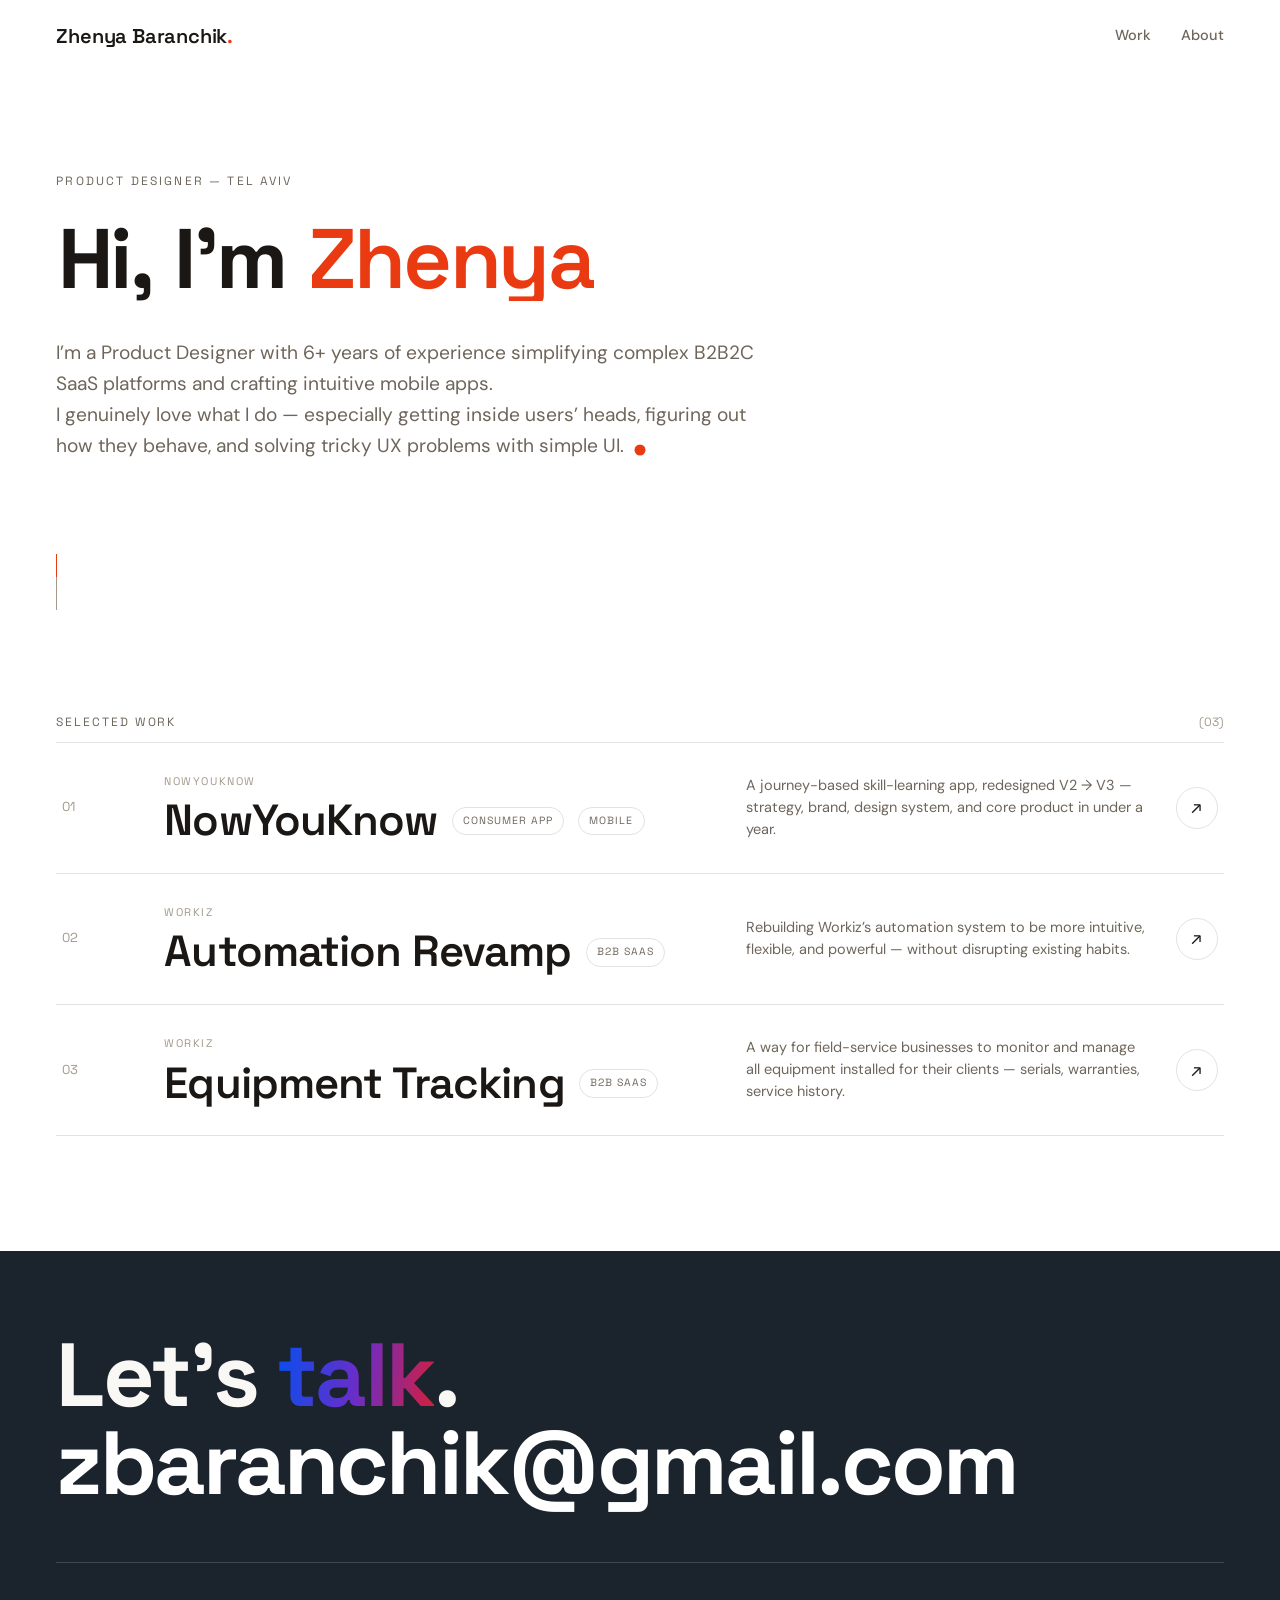
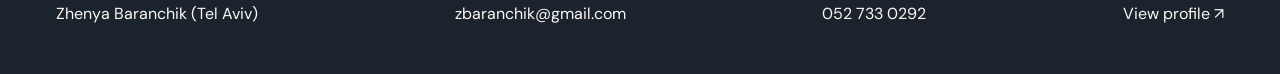
==== index.html @ bc317dc2 "Remove hero spotlight image and preserve markup for future option" ====
<!doctype html>
<html lang="en">
<head>
<meta charset="utf-8" />
<meta name="viewport" content="width=device-width, initial-scale=1" />
<title>Zhenya Baranchik — Product Designer</title>
<meta name="description" content="Zhenya Baranchik — Product Designer in Tel Aviv. Simplifying complex B2B2C SaaS platforms and crafting intuitive mobile apps." />
<!-- GitHub Actions redeploy trigger: updated homepage metadata comment -->
<link rel="stylesheet" href="site.css" />
</head>
<body>

<!-- ░░ HEADER ░░ -->
<header class="site-head">
  <div class="bar">
    <div class="brand"><a href="index.html">Zhenya Baranchik<span class="dot">.</span></a></div>
    <nav class="nav">
      <a href="#work">Work</a>
      <a href="#contact">About</a>
    </nav>
  </div>
</header>

<!-- ░░ HERO ░░ -->
<section class="hero">
  <!-- Hero portrait spotlight removed for now. Keep this block for future reuse. -->
  <!--
  <div class="hero-spotlight" id="heroSpot" aria-hidden="true">
    <div class="hero-reveal-base"></div>
    <div class="hero-reveal-top" style="opacity: 1; width: 441px"></div>
    <span class="hero-spot-hint">hover</span>
  </div>
  -->
  <div class="wrap" style="border-width: 0px; border-style: solid">
    <span class="eyebrow reveal">PRODUCT DESIGNER — TEL AVIV</span>
    <h1 class="h-display" data-text="Hi, I&rsquo;m {Zhenya}"></h1>
    <p class="lead reveal reveal-d2">I’m a Product Designer with 6+ years of experience simplifying complex B2B2C SaaS platforms and crafting intuitive mobile apps.<br/>
I genuinely love what I do — especially getting inside users’ heads, figuring out how they behave, and solving tricky UX problems with simple UI.</p>
    <div class="hero-meta reveal reveal-d3">
    </div>
    <a href="#work" class="scroll-cue reveal reveal-d4" aria-label="Scroll down"><span class="line"></span></a>
  </div>
</section>

<!-- ░░ WORK ░░ -->
<section class="work" id="work" style="margin: 0px 0px 115px">
  <div class="wrap">
    <div class="sec-head reveal" style="border-width: 0px">
      <span class="label">Selected work</span>
      <span class="count">(03)</span>
    </div>
    <div class="work-list">


      <div class="work-row reveal" data-href="case-nowyouknow.html" data-preview="nyk-hero" data-preview-src="images/nyk-hero.webp" data-cursor="view" data-cursor-label="Open">


      <span class="wr-num">01</span>
        <span class="wr-titlewrap">
          <span class="wr-co">NowYouKnow</span>
          <span class="wr-titlerow" style="text-align: left">
            <a href="case-nowyouknow.html" class="wr-title">NowYouKnow</a>
            <span class="tag">Consumer app</span>
            <span class="tag">Mobile</span>
          </span>
        </span>
        <span class="wr-desc">A journey-based skill-learning app, redesigned V2 → V3 — strategy, brand, design system, and core product in under a year.</span>
        <span class="wr-arrow">↗</span>
      </div>

      <div class="work-row reveal" data-href="case-automation.html" data-preview="auto-hero" data-preview-src="images/auto-hero.webp" data-cursor="view" data-cursor-label="Open">
        <span class="wr-num">02</span>
        <span class="wr-titlewrap">
          <span class="wr-co">Workiz</span>
          <span class="wr-titlerow">
            <a href="case-automation.html" class="wr-title">Automation Revamp</a>
            <span class="tag">B2B SaaS</span>
          </span>
        </span>
        <span class="wr-desc">Rebuilding Workiz&rsquo;s automation system to be more intuitive, flexible, and powerful — without disrupting existing habits.</span>
        <span class="wr-arrow">↗</span>
      </div>

      <div class="work-row reveal" data-href="case-equipment.html" data-preview="equip-hero" data-preview-src="images/equip-hero.webp" data-cursor="view" data-cursor-label="Open">
        <span class="wr-num">03</span>
        <span class="wr-titlewrap">
          <span class="wr-co">Workiz</span>
          <span class="wr-titlerow">
            <a href="case-equipment.html" class="wr-title">Equipment Tracking</a>
            <span class="tag">B2B SaaS</span>
          </span>
        </span>
        <span class="wr-desc">A way for field-service businesses to monitor and manage all equipment installed for their clients — serials, warranties, service history.</span>
        <span class="wr-arrow">↗</span>
      </div>

    </div>
  </div>
</section>

<!-- ░░ FOOTER / CONTACT ░░ -->
<footer class="site-foot" id="contact">
  <div class="wrap">
    <p class="foot-cta reveal">Let&rsquo;s <span class="serif-i talk-gradient" style="font-weight: 700">talk</span>.<br/><a href="https://mail.google.com/mail/?view=cm&amp;fs=1&amp;to=zbaranchik@gmail.com" target="_blank" rel="noopener" data-magnetic="0.18">zbaranchik@gmail.com</a></p>
    <div class="foot-grid">
      <div class="foot-col"><span>Zhenya Baranchik (Tel Aviv)</span></div>
      <div class="foot-col"><a href="https://mail.google.com/mail/?view=cm&amp;fs=1&amp;to=zbaranchik@gmail.com" target="_blank" rel="noopener">zbaranchik@gmail.com</a></div>
      <div class="foot-col"><a href="tel:+972527330292">052 733 0292</a></div>
      <div class="foot-col"><a href="https://www.linkedin.com/in/zhenya-baranchik-ba61b7147/" target="_blank" rel="noopener">View profile ↗</a></div>
    </div>
  </div>
</footer>

<!-- floating cursor preview (mirrors each project's case-study hero by id) -->
<div class="cursor-preview"><image-slot id="nyk-hero" shape="rounded" radius="12" src="images/nyk-hero.webp"></image-slot></div>

<script src="image-slot.js"></script>
<script src="site.js"></script>
<script>
  // hero hover-reveal spotlight — soft-edged circle follows the cursor
  (function(){
    var spot = document.getElementById('heroSpot');
    if(!spot) return;
    spot.addEventListener('pointermove', function(e){
      var r = spot.getBoundingClientRect();
      spot.style.setProperty('--mx', (e.clientX - r.left) + 'px');
      spot.style.setProperty('--my', (e.clientY - r.top) + 'px');
    });
  })();
  // "Zhenya" — blue colour follows the cursor in a small circle
  (function(){
    var z = document.querySelector('.h-display .serif-i.accent');
    if(!z) return;
    z.addEventListener('pointermove', function(e){
      var r = z.getBoundingClientRect();
      z.style.setProperty('--zx', (e.clientX - r.left) + 'px');
      z.style.setProperty('--zy', (e.clientY - r.top) + 'px');
    });
    z.addEventListener('pointerleave', function(){
      z.style.setProperty('--zx', '-300px');
      z.style.setProperty('--zy', '-300px');
    });
  })();
</script>

<template id="__bundler_thumbnail" data-bg-color="#FFFFFF">
  <svg viewBox="0 0 1200 800" xmlns="http://www.w3.org/2000/svg">
    <rect width="1200" height="800" fill="#FFFFFF"/>
    <text x="120" y="380" font-family="'Space Grotesk', Helvetica, Arial, sans-serif" font-size="120" font-weight="700" fill="#1B1714" letter-spacing="-5">Hi, I&#8217;m</text>
    <text x="120" y="510" font-family="'Space Grotesk', Helvetica, Arial, sans-serif" font-size="120" font-weight="700" fill="#EA3A12" letter-spacing="-5">Zhenya</text>
  </svg>
</template>
</body>
</html>

<style id="__om-edit-overrides">
:is(h1,h2,h3,h4,h5,h6) >:is(h1,h2,h3,h4,h5,h6,p,li,dt,dd,blockquote,figcaption,label,span,a,em,strong,small,td,th,caption) >.accent { font-weight: 600 !important }
</style>
---- site.css ----
/* ============================================================
   Zhenya Baranchik — Portfolio
   Shared stylesheet · Direction A (Editorial Index)
   White canvas · Space Grotesk headlines · Instrument Serif italic accents
   ============================================================ */
@import url('https://fonts.googleapis.com/css2?family=DM+Sans:ital,wght@0,400;0,500;0,600;0,700;1,400;1,500&family=Space+Grotesk:wght@400;500;600;700&display=swap');

:root{
  --bg:        #FFFFFF;
  --bg-soft:   #FAF8F4;
  --bg-deep:   #F3F0EA;
  --ink:       #1B1714;
  --ink-soft:  #6F665B;
  --ink-faint: #A39A8C;
  --paper:     #FBFAF8;
  /* primary palette — from reference: red expression · blue action · yellow highlight */
  --accent:    #EA3A12;   /* red-orange — display accents, numbers, brand, cursor */
  --accent-deep:#C72E0B;
  --accent-tint:#FBD9CE;
  --blue:      #1F50E6;   /* action — CTAs, links, arrows, nav */
  --blue-deep: #1740C4;
  --blue-tint: #DCE4FF;
  --yellow:    #FFC01F;   /* highlight — marker behind key words, accents */
  --yellow-deep:#E0A400;
  --line:      rgba(27,23,20,0.12);
  --line-soft: rgba(27,23,20,0.07);

  --display: 'Space Grotesk', system-ui, sans-serif;
  --serif:   'Space Grotesk', system-ui, sans-serif;
  --sans:    'DM Sans', system-ui, sans-serif;
  --mono:    'Space Grotesk', system-ui, sans-serif;

  --ease:     cubic-bezier(.22,1,.36,1);
  --ease-out: cubic-bezier(.16,1,.3,1);

  --pad: clamp(20px, 4.4vw, 64px);
  --maxw: 1440px;
}

*{ box-sizing:border-box; }
html{ -webkit-font-smoothing:antialiased; text-rendering:optimizeLegibility; }
body{
  margin:0; background:var(--bg); color:var(--ink);
  font-family:var(--sans); font-size:17px; line-height:1.6;
  font-weight:400; overflow-x:hidden;
}
a{ color:inherit; text-decoration:none; }
img{ max-width:100%; width:auto; height:auto; display:block; }
image-slot{ display:block; width:100%; max-width:100%; min-width:0; height:auto; }
::selection{ background:var(--accent-tint); color:var(--accent-deep); }

/* custom cursor: hide native on fine pointers when enabled */
body.has-cursor{ cursor:none; }
body.has-cursor a, body.has-cursor button, body.has-cursor .work-row{ cursor:none; }

/* ---------- shared atoms ---------- */
.eyebrow{
  font-family:var(--mono); font-size:12px; letter-spacing:.18em;
  text-transform:uppercase; color:var(--ink-soft);
}
.serif-i{ font-family:var(--display); font-style:normal; font-weight:500; }
.accent{ color:var(--accent); }
/* yellow highlighter marker behind a word */
.mark{ background:linear-gradient(transparent 8%, var(--yellow) 8% 86%, transparent 86%);
  padding:0 .08em; border-radius:1px; -webkit-box-decoration-break:clone; box-decoration-break:clone; }
.serif-i.mark{ background:linear-gradient(transparent 14%, var(--yellow) 14% 84%, transparent 84%); }

.wrap{ max-width:var(--maxw); margin:0 auto; padding-left:var(--pad); padding-right:var(--pad); }

.tag{
  display:inline-flex; align-items:center; font-family:var(--mono); font-size:10.5px;
  letter-spacing:.1em; text-transform:uppercase; color:var(--ink-soft);
  border:1px solid var(--line); padding:5px 10px; border-radius:20px; white-space:nowrap;
  transition:background .3s var(--ease), border-color .3s var(--ease), color .3s var(--ease);
}

.btn{
  display:inline-flex; align-items:center; gap:10px; font-family:var(--sans);
  font-weight:600; font-size:15px; color:var(--ink);
  border:1px solid var(--ink); border-radius:40px; padding:13px 22px;
  background:transparent; cursor:pointer; transition:background .35s var(--ease), color .35s var(--ease), transform .25s var(--ease);
}
.btn:hover{ background:var(--ink); color:var(--bg); }
.btn .arr{ transition:transform .35s var(--ease); }
.btn:hover .arr{ transform:translateX(4px); }
.btn-accent{ border-color:var(--blue); background:var(--blue); color:#fff; }
.btn-accent:hover{ background:var(--blue-deep); border-color:var(--blue-deep); color:#fff; }

/* ---------- header ---------- */
.site-head{
  position:sticky; top:0; z-index:60;
  backdrop-filter:saturate(140%) blur(10px);
  background:color-mix(in srgb, var(--bg) 82%, transparent);
  border-bottom:1px solid transparent; transition:border-color .4s var(--ease), background .4s;
}
.site-head.scrolled{ border-bottom-color:var(--line); }
.site-head .bar{
  display:flex; align-items:center; justify-content:space-between;
  height:72px; max-width:var(--maxw); margin:0 auto; padding:0 var(--pad);
}
.brand{ font-family:var(--display); font-weight:600; font-size:20px; letter-spacing:-0.01em; }
.brand a{ display:inline-flex; align-items:center; gap:0; }
.brand .dot{ color:var(--accent); }
.nav{ display:flex; align-items:center; gap:30px; }
.nav a{ font-size:14.5px; font-weight:500; color:var(--ink-soft); position:relative; transition:color .25s; }
.nav a::after{
  content:''; position:absolute; left:0; bottom:-5px; height:1.5px; width:0; background:var(--blue);
  transition:width .3s var(--ease);
}
.nav a:hover{ color:var(--ink); } .nav a:hover::after{ width:100%; }
.status{
  display:inline-flex; align-items:center; gap:8px; font-family:var(--mono);
  font-size:11px; letter-spacing:.08em; text-transform:uppercase; color:var(--ink);
}
.status .pulse{
  width:7px; height:7px; border-radius:50%; background:var(--accent);
  box-shadow:0 0 0 0 color-mix(in srgb, var(--accent) 50%, transparent);
  animation:pulse 2.4s var(--ease) infinite;
}
@keyframes pulse{ 0%{box-shadow:0 0 0 0 color-mix(in srgb,var(--accent) 45%,transparent);} 70%{box-shadow:0 0 0 8px transparent;} 100%{box-shadow:0 0 0 0 transparent;} }

/* ---------- hero (home) ---------- */
.hero{ padding:clamp(64px,11vh,128px) 0 clamp(48px,8vh,92px); position:relative; }
/* hover-reveal spotlight image on the right of the hero */
.hero-spotlight{
  position:absolute; z-index:2; cursor:crosshair;
  top:calc(clamp(64px,11vh,128px) - 16px); right:clamp(24px,8vw,150px);
  width:min(40vw,440px); aspect-ratio:1/1;
  --mx:50%; --my:50%; --spot-r:0px;
  --img:url('assets/portrait.jpeg');
}
.hero-reveal-base, .hero-reveal-top{
  position:absolute; inset:0; width:100%; height:100%;
  background-image:var(--img); background-size:cover; background-position:center center;
  background-repeat:no-repeat;
  border-radius:50%;
  -webkit-mask-repeat:no-repeat; mask-repeat:no-repeat;
}
/* base layer: always faintly visible — 50% opacity, black & white, soft blurred circular edge */
.hero-reveal-base{
  filter:grayscale(1) blur(0.4px);
  opacity:.5;
  -webkit-mask-image:radial-gradient(circle at 50% 50%, #000 68%, rgba(0,0,0,.5) 86%, transparent 100%);
  mask-image:radial-gradient(circle at 50% 50%, #000 68%, rgba(0,0,0,.5) 86%, transparent 100%);
}
/* top layer: full colour, revealed only under the cursor through a large soft-edged spotlight */
.hero-reveal-top{
  -webkit-mask-image:radial-gradient(circle var(--spot-r,0px) at var(--mx) var(--my),
    #000 0%, #000 22%, rgba(0,0,0,.5) 56%, transparent 84%);
  mask-image:radial-gradient(circle var(--spot-r,0px) at var(--mx) var(--my),
    #000 0%, #000 22%, rgba(0,0,0,.5) 56%, transparent 84%);
}
.hero-spotlight:hover{ --spot-r:180px; }
.hero-spot-hint{
  position:absolute; left:50%; top:50%; transform:translate(-50%,-50%);
  font-family:var(--mono); font-size:11px; letter-spacing:.18em; text-transform:uppercase;
  color:var(--ink-faint); pointer-events:none; transition:opacity .35s; opacity:.7; z-index:3;
}
.hero-spotlight:hover .hero-spot-hint{ opacity:0; }
@media (max-width:1200px){
  .hero-spotlight{
    width:min(35vw,360px);
    right:clamp(20px,6vw,100px);
  }
}
@media (max-width:1024px){
  .hero-spotlight{
    width:min(30vw,300px);
    right:clamp(16px,5vw,80px);
  }
}
@media (max-width:900px){
  .hero-spotlight{
    width:min(26vw,240px);
    right:clamp(12px,4vw,60px);
  }
}
@media (max-width:860px){ .hero-spotlight{ display:none; } }
.hero .eyebrow{ display:block; margin-bottom:clamp(22px,3vh,34px); }
.h-display{
  font-family:var(--display); font-weight:700; letter-spacing:-0.03em; line-height:0.98;
  font-size:clamp(40px, 6.6vw, 96px); margin:0; max-width:16ch;
}
/* "Zhenya" — base accent red, blue colour follows the cursor in a 20px circle */
.h-display .serif-i.accent{
  --zx:-300px; --zy:-300px;
  background-image:
    radial-gradient(circle 40px at var(--zx) var(--zy), var(--blue) 0 92%, transparent 100%),
    linear-gradient(var(--accent), var(--accent));
  -webkit-background-clip:text; background-clip:text;
  -webkit-text-fill-color:transparent; color:transparent;
}
.hero p.lead{
  max-width:54ch; margin:clamp(26px,4vh,38px) 0 0; font-size:clamp(17px,1.5vw,20px);
  line-height:1.62; color:var(--ink-soft);
}
.hero .hero-meta{ display:flex; flex-wrap:wrap; gap:10px; margin-top:30px; }
.scroll-cue{
  display:inline-flex; align-items:center; gap:10px; margin-top:clamp(40px,7vh,72px);
  font-family:var(--mono); font-size:11px; letter-spacing:.16em; text-transform:uppercase; color:var(--ink-faint);
}
.scroll-cue .line{ width:1px; height:56px; background:var(--ink-faint); position:relative; overflow:hidden; }
.scroll-cue .line::after{ content:''; position:absolute; inset:0; height:40%; background:var(--accent); animation:cue 2.2s var(--ease) infinite; }
@keyframes cue{ 0%{transform:translateY(-120%);} 100%{transform:translateY(280%);} }

/* ---------- section heading ---------- */
.sec-head{
  display:flex; align-items:baseline; justify-content:space-between; gap:24px;
  padding:22px 0 10px; border-top:1px solid var(--line);
}
.sec-head .label{ font-family:var(--mono); font-size:12px; letter-spacing:.16em; text-transform:uppercase; color:var(--ink-soft); }
.sec-head .count{ font-family:var(--mono); font-size:12px; color:var(--ink-faint); }

/* ---------- work index ---------- */
.work-list{ position:relative; }
.work-row{
  position:relative; display:grid;
  grid-template-columns:74px minmax(0,1fr) minmax(0,400px) 44px;
  align-items:center; gap:28px; padding:30px 6px;
  border-top:1px solid var(--line); transition:background .4s var(--ease), padding .4s var(--ease);
}
.work-row:last-child{ border-bottom:1px solid var(--line); }
.work-row .wr-num{ font-family:var(--mono); font-size:13px; color:var(--ink-faint); transition:color .3s; }
.wr-titlewrap{ display:flex; flex-direction:column; gap:9px; min-width:0; }
.wr-co{ font-family:var(--mono); font-size:11px; letter-spacing:.14em; text-transform:uppercase; color:var(--ink-faint); transition:color .3s; }
.wr-titlerow{ display:flex; align-items:center; gap:14px; flex-wrap:wrap; min-width:0; }
.wr-title{
  font-family:var(--display); font-weight:600; letter-spacing:-0.02em; line-height:1;
  font-size:clamp(26px,3.4vw,46px); transition:color .3s, transform .5s var(--ease);
}
.wr-desc{ font-size:14.5px; line-height:1.5; color:var(--ink-soft); }
.wr-thumb{ width:150px; height:96px; }
.wr-arrow{
  justify-self:end; width:42px; height:42px; border-radius:50%; border:1px solid var(--line);
  display:flex; align-items:center; justify-content:center; color:var(--ink);
  transition:background .35s var(--ease), color .35s var(--ease), border-color .35s var(--ease), transform .45s var(--ease);
  font-family:var(--display); font-size:18px;
}
.work-row:hover{ background:color-mix(in srgb, var(--accent) 5%, transparent); padding-left:18px; padding-right:18px; }
.work-row:hover .wr-num{ color:var(--accent); }
.work-row:hover .wr-co{ color:var(--accent); }
.work-row:hover .wr-title{ color:var(--accent); }
.work-row:hover .wr-arrow{ background:var(--accent); border-color:var(--accent); color:#fff; transform:rotate(-45deg); }

/* floating cursor preview */
.cursor-preview{
  position:fixed; top:0; left:0; width:300px; height:200px; pointer-events:none; z-index:40;
  opacity:0; transform:translate(-50%,-50%) scale(.82) rotate(-4deg);
  transition:opacity .4s var(--ease), transform .5s var(--ease);
  filter:drop-shadow(0 30px 50px rgba(27,23,20,.28));
  will-change:transform;
}
.cursor-preview.on{ opacity:1; }
.cursor-preview image-slot{ width:300px; height:200px; }

/* ---------- about ---------- */
.about{ padding:clamp(70px,11vh,120px) 0; border-top:1px solid var(--line); }
.about-grid{ display:grid; grid-template-columns:minmax(0,1.4fr) minmax(0,1fr); gap:clamp(36px,6vw,90px); align-items:start; }
.about h2{
  font-family:var(--display); font-weight:600; letter-spacing:-0.025em; line-height:1.08;
  font-size:clamp(28px,3.5vw,46px); margin:0 0 28px;
}
.about p{ font-size:clamp(16px,1.4vw,19px); line-height:1.66; color:var(--ink-soft); margin:0 0 20px; max-width:50ch; }
.about-side dl{ margin:0; display:grid; gap:22px; }
.about-side dt{ font-family:var(--mono); font-size:11px; letter-spacing:.14em; text-transform:uppercase; color:var(--ink-faint); margin-bottom:7px; }
.about-side dd{ margin:0; font-size:16px; color:var(--ink); }
.about-portrait{ width:100%; height:clamp(220px,30vw,340px); margin-top:8px; }

/* ---------- footer / contact ---------- */
.site-foot{ background:#1B242C; color:var(--bg-soft); padding:clamp(60px,9vh,110px) 0 40px;
  position:relative; overflow:hidden; isolation:isolate; }
.site-foot > .wrap{ position:relative; z-index:1; }
.foot-cta{ font-family:var(--display); font-weight:700; letter-spacing:-0.03em; line-height:0.98;
  font-size:clamp(40px,7vw,104px); margin:0 0 clamp(40px,6vh,70px); }
.foot-cta a{ color:#fff; transition:color .3s; }
.foot-cta a:hover{ color:var(--accent); }
/* animated, ever-moving red→blue→purple gradient clipped to the word "talk" */
.talk-gradient{
  font-weight:700;
  background-image:linear-gradient(100deg,
    #0051F0 0%,
    #6A2DC9 14%,
    #FF1900 32%,
    #FF7A00 47%,
    #FFD900 60%,
    #FF7A00 74%,
    #FF1900 84%,
    #0051F0 100%);
  background-size:400% 100%;
  -webkit-background-clip:text; background-clip:text;
  -webkit-text-fill-color:transparent; color:transparent;
  animation:talk-flow 24s ease-in-out infinite;
  will-change:background-position;
}
@keyframes talk-flow{
  0%   { background-position:0% 50%; }
  50%  { background-position:100% 50%; }
  100% { background-position:0% 50%; }
}
@media (prefers-reduced-motion: reduce){
  .talk-gradient{ animation:none; }
}
.foot-grid{ display:flex; flex-wrap:wrap; gap:40px 80px; justify-content:space-between; align-items:flex-start;
  border-top:1px solid rgba(250,248,244,.16); padding-top:38px; }
.foot-col h4{ font-family:var(--mono); font-size:11px; letter-spacing:.14em; text-transform:uppercase;
  color:rgba(250,248,244,.5); margin:0 0 14px; font-weight:500; }
.foot-col a, .foot-col span{ display:block; font-size:16px; color:var(--bg-soft); margin-bottom:8px; transition:color .25s; }
.foot-col a:hover{ color:var(--accent); }
.foot-bottom{ display:flex; justify-content:space-between; flex-wrap:wrap; gap:16px; margin-top:clamp(40px,7vh,70px);
  font-family:var(--mono); font-size:11.5px; letter-spacing:.05em; color:rgba(250,248,244,.45); }

/* ============================================================
   CASE STUDY pages
   ============================================================ */
.reading-progress{ position:fixed; top:0; left:0; height:3px; width:0; background:var(--accent); z-index:70; transition:width .1s linear; }

.case-hero{ padding:clamp(40px,7vh,80px) 0 clamp(28px,4vh,44px); }
.case-back{ display:inline-flex; align-items:center; gap:9px; font-family:var(--mono); font-size:12px;
  letter-spacing:.08em; text-transform:uppercase; color:var(--ink-soft); margin-bottom:clamp(28px,5vh,52px); transition:gap .3s, color .3s; }
.case-back:hover{ gap:14px; color:var(--accent); }
.case-kicker{ display:flex; gap:12px; align-items:center; margin-bottom:22px; }
.case-title{ font-family:var(--display); font-weight:700; letter-spacing:-0.03em; line-height:0.98;
  font-size:clamp(44px,8vw,118px); margin:0; }
.case-sub{ max-width:60ch; font-size:clamp(18px,1.7vw,23px); line-height:1.5; color:var(--ink-soft); margin:24px 0 0; }
.case-hero-media{ width:100%; height:clamp(280px,46vw,640px); margin-top:clamp(36px,6vh,64px); }

/* at a glance bar */
.glance{ display:grid; grid-template-columns:repeat(4,1fr); gap:1px; background:var(--line);
  border-top:1px solid var(--line); border-bottom:1px solid var(--line); margin:clamp(48px,8vh,88px) 0; }
.glance .cell{ background:var(--bg); padding:26px 22px; }
.glance dt{ font-family:var(--mono); font-size:11px; letter-spacing:.13em; text-transform:uppercase; color:var(--ink-faint); margin-bottom:10px; }
.glance dd{ margin:0; font-size:15.5px; line-height:1.45; color:var(--ink); }

/* chapter / content blocks */
.chapter{ padding:clamp(40px,7vh,80px) 0; border-top:1px solid var(--line); }
.chapter-head{ display:block; margin-bottom:clamp(28px,4vh,48px); }
.chapter-no{ display:block; font-family:var(--mono); font-size:12px; letter-spacing:.14em; text-transform:uppercase; color:var(--accent); margin-bottom:clamp(14px,1.8vh,20px); }
.chapter h2{ font-family:var(--display); font-weight:600; letter-spacing:-0.025em; line-height:1.04;
  font-size:clamp(28px,4vw,54px); margin:0; max-width:20ch; }
.chapter h2 .serif-i{ letter-spacing:0; }
.prose{ max-width:62ch; }
.prose.indent{ margin-left:0; }
.prose p{ font-size:clamp(16px,1.45vw,19px); line-height:1.66; color:var(--ink-soft); margin:0 0 20px; }
.prose strong{ color:var(--ink); font-weight:600; }
.lede{ font-size:clamp(19px,1.9vw,26px); line-height:1.42; color:var(--ink); font-family:var(--sans); font-weight:400; }
.lede .serif-i{ color:var(--accent); }

/* pillars / cards grid */
.cols-2{ display:grid; grid-template-columns:1fr 1fr; gap:clamp(20px,3vw,40px); }
.cols-3{ display:grid; grid-template-columns:repeat(3,1fr); gap:clamp(20px,3vw,36px); }
.card{ background:var(--paper); border:1px solid var(--line); border-radius:18px; padding:28px; }
.card .k{ font-family:var(--mono); font-size:11px; letter-spacing:.12em; text-transform:uppercase; color:var(--accent); margin-bottom:14px; }
.card h3{ font-family:var(--display); font-weight:600; font-size:21px; letter-spacing:-0.01em; margin:0 0 10px; line-height:1.15; }
.card p{ margin:0; font-size:15px; line-height:1.55; color:var(--ink-soft); }

/* persona */
.persona{ background:var(--paper); border:1px solid var(--line); border-radius:18px; padding:26px; display:flex; flex-direction:column; gap:16px; }
.persona .avatar{ width:64px; height:64px; }
.persona .role{ font-family:var(--mono); font-size:11px; letter-spacing:.1em; text-transform:uppercase; color:var(--accent); }
.persona h3{ font-family:var(--display); font-weight:600; font-size:22px; margin:4px 0 0; }
.persona ul{ margin:0; padding-left:18px; color:var(--ink-soft); font-size:14.5px; line-height:1.5; }
.persona li{ margin-bottom:7px; }

/* media blocks */
.media{ width:100%; }
.media.tall{ height:clamp(300px,40vw,560px); }
.media.mid{ height:clamp(240px,30vw,420px); }
.media.wide{ height:clamp(260px,34vw,480px); }
.figure{ margin:0; }
.figcap{ font-family:var(--mono); font-size:11px; letter-spacing:.06em; color:var(--ink-faint); margin-top:12px; text-transform:uppercase; }

/* comparison table */
.ctable{ width:100%; border-collapse:collapse; font-size:14.5px; }
.ctable th, .ctable td{ text-align:left; padding:15px 16px; border-bottom:1px solid var(--line); }
.ctable thead th{ font-family:var(--mono); font-size:10.5px; letter-spacing:.1em; text-transform:uppercase; color:var(--ink-faint); font-weight:500; }
.ctable tbody th{ font-family:var(--display); font-weight:600; font-size:16px; }
.ctable td{ color:var(--ink-soft); }
.ctable .good{ color:var(--accent-deep); font-weight:600; }

/* results metrics */
.metrics{ display:grid; grid-template-columns:repeat(3,1fr); gap:1px; background:var(--line); border:1px solid var(--line); border-radius:18px; overflow:hidden; }
.metrics .m{ background:var(--bg); padding:clamp(28px,4vw,44px) 28px; }
.metric-num{ font-family:var(--display); font-weight:700; letter-spacing:-0.03em; line-height:1;
  font-size:clamp(44px,6vw,80px); color:var(--accent); }
.metric-lab{ font-size:15px; color:var(--ink-soft); margin-top:14px; line-height:1.45; max-width:32ch; }

/* goal list */
.goals{ display:grid; gap:0; }
.goal{ display:grid; grid-template-columns:54px 1fr; gap:22px; padding:24px 4px; border-top:1px solid var(--line); align-items:start; }
.goal:last-child{ border-bottom:1px solid var(--line); }
.goal .gn{ font-family:var(--mono); font-size:13px; color:var(--accent); padding-top:4px; }
.goal h4{ font-family:var(--display); font-weight:600; font-size:19px; margin:0 0 6px; letter-spacing:-0.01em; }
.goal p{ margin:0; font-size:15px; color:var(--ink-soft); line-height:1.55; }

/* editorial bullet list */
.bullets{ list-style:none; margin:0; padding:0; max-width:66ch; }
.bullets li{ position:relative; padding:17px 0 17px 32px; border-top:1px solid var(--line); font-size:clamp(15.5px,1.35vw,18px); line-height:1.55; color:var(--ink); }
.bullets li:last-child{ border-bottom:1px solid var(--line); }
.bullets li::before{ content:''; position:absolute; left:3px; top:25px; width:8px; height:8px; border-radius:50%; background:var(--accent); }
.bullets li strong{ font-weight:600; }
.bullets.tight li{ padding:13px 0 13px 30px; }
.bullets.tight li::before{ top:21px; }

/* aside note */
.note{ font-family:var(--mono); font-size:12px; line-height:1.6; letter-spacing:.02em; color:var(--ink-faint);
  border-left:2px solid var(--accent); padding:4px 0 4px 16px; margin:26px 0; max-width:60ch; }

/* media spacing helpers */
.media-row{ margin:clamp(28px,5vh,52px) 0 0; }
.stack > * + *{ margin-top:clamp(28px,5vh,52px); }

/* shipped grid — two-column numbered list with a full-width feature */
.ship-grid{ list-style:none; margin:0; padding:0; display:grid; grid-template-columns:1fr 1fr;
  gap:1px; background:var(--line); border:1px solid var(--line); border-radius:20px; overflow:hidden; }
.ship{ background:var(--bg); padding:clamp(22px,2.4vw,30px); display:flex; gap:18px; align-items:flex-start;
  transition:background .35s var(--ease); position:relative; }
.ship:hover{ background:var(--bg-soft); }
.ship .ship-n{ font-family:var(--mono); font-size:13px; font-weight:500; flex:0 0 auto; padding-top:5px;
  width:26px; color:var(--blue); }
.ship p{ margin:0; font-size:clamp(15px,1.3vw,17px); line-height:1.52; color:var(--ink); }
.ship p strong{ font-weight:600; }
.ship::after{ content:''; position:absolute; left:0; bottom:0; height:3px; width:0; background:var(--blue);
  transition:width .4s var(--ease); }
.ship:hover::after{ width:100%; }
.ship-empty{ pointer-events:none; }
.ship-empty:hover{ background:var(--bg); }
.ship-empty::after{ display:none; }

@media (max-width:760px){ .ship-grid{ grid-template-columns:1fr; } .ship-empty{ display:none; } }


/* next-project preview thumb */
.np-thumb{ width:clamp(120px,18vw,220px); height:clamp(80px,12vw,140px); flex:0 0 auto; }

/* next project */
.next-proj{ border-top:1px solid var(--line); padding:clamp(50px,8vh,92px) 0; }
.next-proj a:hover .np-title{ color:var(--accent); }
.next-proj .np-label{ font-family:var(--mono); font-size:12px; letter-spacing:.16em; text-transform:uppercase; color:var(--ink-soft); margin-bottom:clamp(28px,4vh,44px); }
.mw-grid{ display:grid; grid-template-columns:1fr 1fr; gap:clamp(24px,3vw,44px); }
.mw-card{ display:block; cursor:pointer; }
.mw-media{ width:100%; height:370px; margin-bottom:clamp(18px,2.4vh,24px);
  transition:transform .5s var(--ease); }
.mw-card:hover .mw-media{ transform:translateY(-4px); }
.mw-row{ display:flex; align-items:flex-start; justify-content:space-between; gap:18px; }
.mw-tag{ font-family:var(--mono); font-size:11px; letter-spacing:.12em; text-transform:uppercase; color:var(--ink-faint); margin-bottom:9px; }
.mw-title{ font-family:var(--display); font-weight:700; letter-spacing:-0.02em; line-height:1;
  font-size:clamp(26px,3.2vw,42px); transition:color .3s; }
.mw-card:hover .mw-title{ color:var(--accent); }
.mw-arrow{ font-family:var(--display); font-size:clamp(24px,2.6vw,36px); color:var(--accent);
  transition:transform .4s var(--ease); flex:0 0 auto; line-height:1.2; }
.mw-card:hover .mw-arrow{ transform:translate(6px,-6px); }

/* ---------- image-slot drop zones ---------- */
/* Empty slots read as clear, on-brand drop targets; once filled they're clean. */
image-slot{ background:var(--bg-soft); }
image-slot:not([data-filled])::part(frame){
  background:
    linear-gradient(var(--bg-deep), var(--bg-deep)) padding-box;
  outline:1.5px dashed color-mix(in srgb, var(--accent) 42%, var(--line));
  outline-offset:-10px;
  transition:outline-color .3s var(--ease), background .3s;
}
image-slot:not([data-filled]):hover::part(frame){
  outline-color:var(--accent);
  background:color-mix(in srgb, var(--accent) 6%, var(--bg-deep));
}
image-slot::part(empty){ color:var(--ink-soft); }

/* ---------- motion: reveal ---------- */
.reveal{ opacity:0; transform:translateY(26px); transition:opacity .9s var(--ease-out), transform .9s var(--ease-out); }
.reveal.in{ opacity:1; transform:none; }
.reveal-d1{ transition-delay:.08s; } .reveal-d2{ transition-delay:.16s; } .reveal-d3{ transition-delay:.24s; } .reveal-d4{ transition-delay:.32s; }

/* clip reveal for media */
.clip{ clip-path:inset(0 0 100% 0); transition:clip-path 1.1s var(--ease-out); }
.clip.in{ clip-path:inset(0 0 0 0); }

/* hero word reveal */
.word{ display:inline-block; overflow:hidden; vertical-align:top; padding:0 .26em; margin:0 -.24em; }
.word > span{ display:inline-block; transform:translateY(105%); transition:transform .9s var(--ease-out); }
.h-display.go .word > span{ transform:translateY(0) !important; }

/* custom cursor */
.cursor-dot{
  position:fixed; top:0; left:0; z-index:90; pointer-events:none; mix-blend-mode:normal;
  width:11px; height:11px; border-radius:50%; background:var(--accent);
  transform:translate(-50%,-50%); transition:width .3s var(--ease), height .3s var(--ease), background .3s, opacity .3s;
  display:flex; align-items:center; justify-content:center;
  font-family:var(--mono); font-size:10px; letter-spacing:.08em; text-transform:uppercase; color:#fff;
}
.cursor-dot.ring{ width:64px; height:64px; background:var(--accent); }
.cursor-ringlabel{ opacity:0; transition:opacity .25s; white-space:nowrap; }
.cursor-dot.ring .cursor-ringlabel{ opacity:1; }

/* page transition veil — defaults to HIDDEN (above); JS drives it with setTimeout */
.veil{ position:fixed; inset:0; z-index:120; background:var(--bg); transform:translateY(-100%); transition:transform .58s var(--ease); pointer-events:none; }

/* ---------- responsive ---------- */
@media (max-width:1080px){
  .work-row{ grid-template-columns:54px minmax(0,1fr) 40px; }
  .wr-desc{ display:none; }
  .about-grid{ grid-template-columns:1fr; gap:40px; }
  .chapter-head{ grid-template-columns:1fr; gap:10px; }
  .prose.indent{ margin-left:0; }
  .glance{ grid-template-columns:repeat(2,1fr); }
  .cols-3{ grid-template-columns:1fr 1fr; }
  .metrics{ grid-template-columns:1fr; }
  .case-hero-media{ height: clamp(260px, 38vw, 520px); }
  .hero{ padding: clamp(56px, 8vw, 92px) 0 clamp(36px, 7vw, 56px); }
  .hero p.lead{ max-width: 100%; }
  .foot-grid{ gap: 24px 40px; }
}
@media (max-width:760px){
  .ship-grid{ grid-template-columns:1fr; } .ship-empty{ display:none; }
  image-slot{ width:100%; }
  .case-hero-media,
  .media,
  .mw-media,
  .cursor-preview,
  .work-row,
  .mw-row,
  .glance,
  .cols-2,
  .cols-3{ min-width:0; }
}
@media (max-width:680px){
  body{ font-size:16px; }
  .site-head .bar{ padding: 0 clamp(18px, 5vw, 30px); }
  .nav{ gap:16px; flex-wrap:wrap; }
  .nav a{ font-size:13px; }
  .nav .nav-about{ display:none; }
  .work-row{ grid-template-columns:38px minmax(0,1fr) 40px; gap:16px; padding:20px 0; }
  .work-row .wr-title{ font-size:clamp(22px,4vw,32px); }
  .work-row:hover{ padding-left:10px; padding-right:10px; }
  .case-back{ margin-bottom:24px; }
  .case-title{ font-size:clamp(34px,10vw,58px); }
  .case-sub{ font-size:clamp(16px,3.8vw,20px); }
  .case-hero-media{ height: clamp(220px, 40vw, 460px); }
  .glance{ grid-template-columns:1fr; }
  .cols-2,.cols-3{ grid-template-columns:1fr; }
  .media-row{ margin: clamp(22px,5vh,36px) 0 0; }
  .stack > * + *{ margin-top: clamp(22px,4vw,36px); }
  .mw-grid{ grid-template-columns:1fr; gap:32px; }
  .mw-media{ height: clamp(240px, 32vw, 320px); }
  .foot-cta{ font-size: clamp(28px, 8vw, 48px); margin-bottom: clamp(28px, 5vw, 44px); }
  .foot-grid{ gap: 28px; }
  .foot-col a, .foot-col span{ font-size:15px; }
}
@media (max-width:520px){
  .site-head .bar{ flex-direction:column; align-items:flex-start; height:auto; padding:16px clamp(18px, 6vw, 22px); gap:12px; }
  .hero{ padding: clamp(42px, 10vw, 58px) 0 clamp(32px, 8vw, 40px); }
  .h-display{ font-size:clamp(32px, 15vw, 48px); max-width:100%; }
  .hero p.lead{ font-size:16px; }
  .scroll-cue{ margin-top:28px; }
  .work-row{ grid-template-columns:36px minmax(0,1fr); gap:14px; }
  .wr-titlerow{ gap:10px; }
  .wr-arrow{ justify-self:start; }
  .case-hero-media{ height: clamp(200px, 46vw, 380px); }
  .case-title{ font-size:clamp(28px, 12vw, 42px); }
  .chapter h2{ font-size:clamp(26px, 8vw, 38px); max-width:100%; }
  .prose p{ font-size:15px; }
  .bullets li{ padding-left:28px; }
  .foot-grid{ flex-direction:column; gap:22px; }
  .mw-row{ flex-direction:column; align-items:flex-start; gap:12px; }
}

/* reduce motion */
@media (prefers-reduced-motion:reduce){
  *{ animation-duration:.001ms !important; animation-iteration-count:1 !important; transition-duration:.001ms !important; scroll-behavior:auto !important; }
  .reveal{ opacity:1; transform:none; } .clip{ clip-path:none; }
  .word > span{ transform:none; }
  body.has-cursor{ cursor:auto; } .cursor-dot,.cursor-preview{ display:none !important; }
}
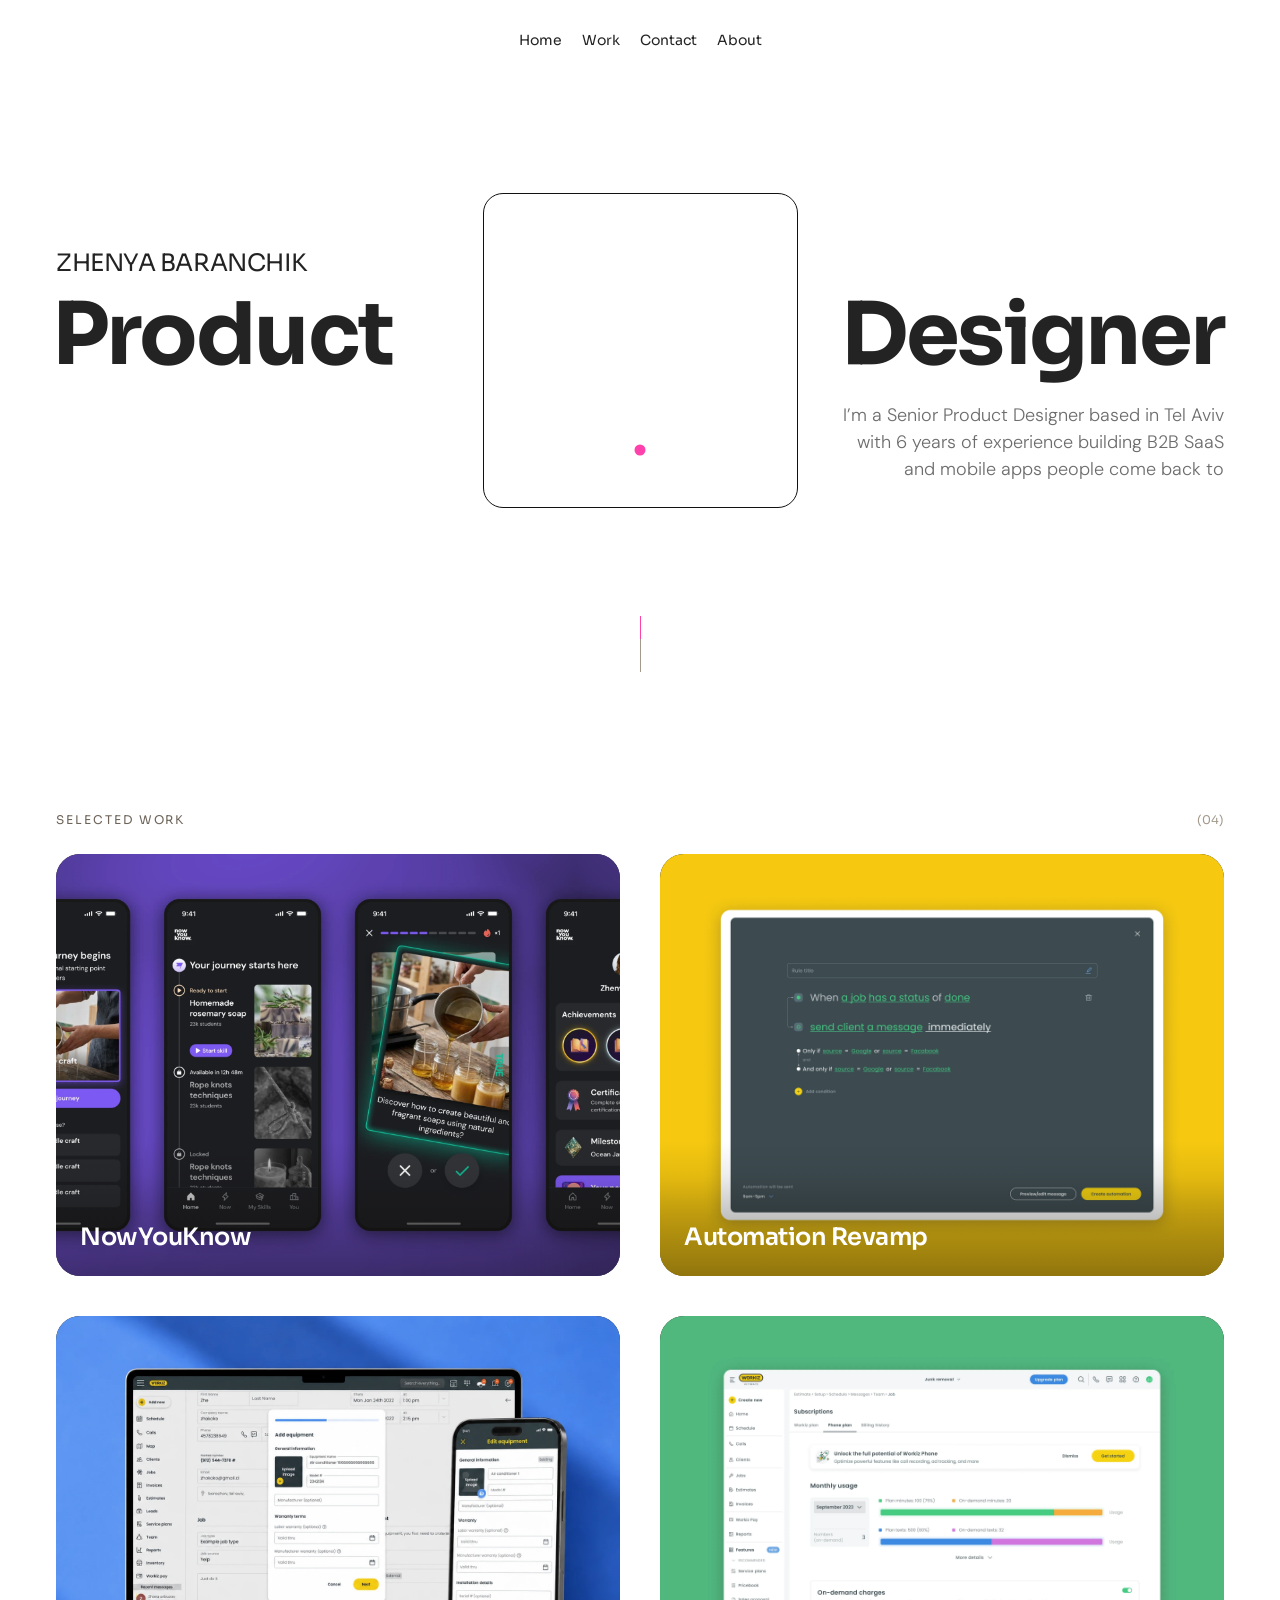
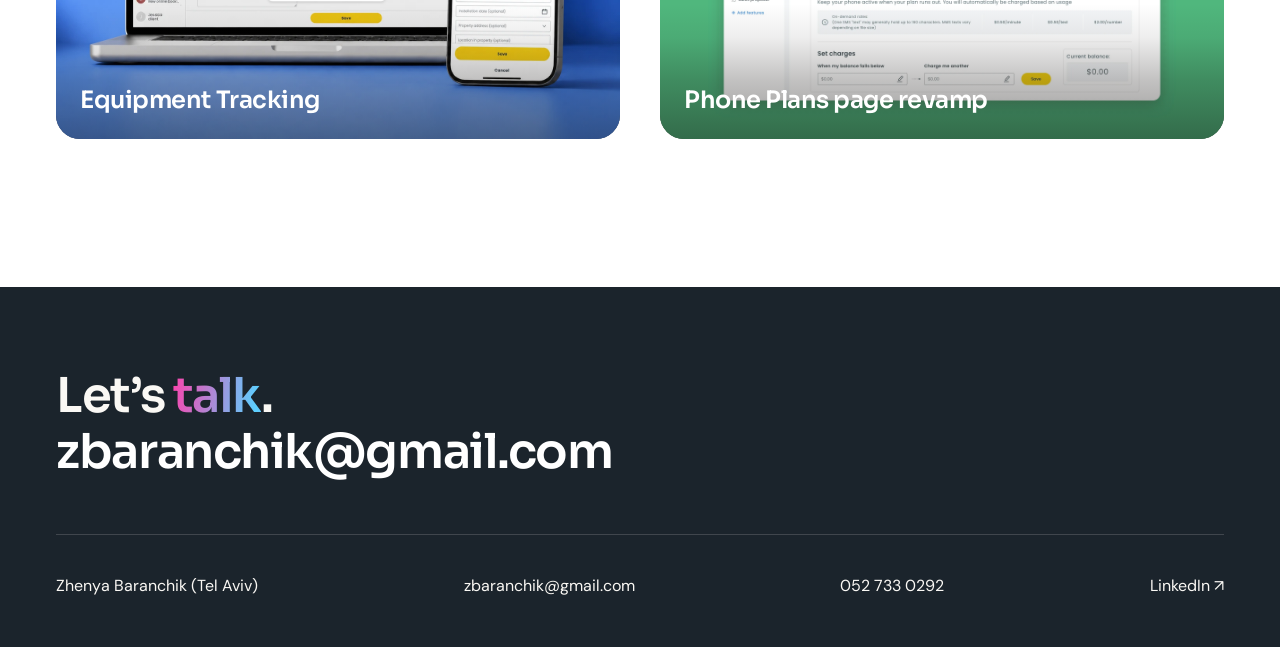
==== commit 1fe85694: "Integrate Claude Design handoff: split hero, work card grid, Phone Plans case study Homepage rebuilt" ====
--- a/index.html
+++ b/index.html
@@ -5,7 +5,6 @@
 <meta name="viewport" content="width=device-width, initial-scale=1" />
 <title>Zhenya Baranchik — Product Designer</title>
 <meta name="description" content="Zhenya Baranchik — Product Designer in Tel Aviv. Simplifying complex B2B2C SaaS platforms and crafting intuitive mobile apps." />
-<!-- GitHub Actions redeploy trigger: updated homepage metadata comment -->
 <link rel="stylesheet" href="site.css" />
 </head>
 <body>
@@ -13,86 +12,63 @@
 <!-- ░░ HEADER ░░ -->
 <header class="site-head">
   <div class="bar">
-    <div class="brand"><a href="index.html">Zhenya Baranchik<span class="dot">.</span></a></div>
     <nav class="nav">
+      <a href="#top">Home</a>
       <a href="#work">Work</a>
+      <a href="#contact">Contact</a>
       <a href="#contact">About</a>
     </nav>
   </div>
 </header>
 
 <!-- ░░ HERO ░░ -->
-<section class="hero">
-  <!-- Hero portrait spotlight removed for now. Keep this block for future reuse. -->
-  <!--
-  <div class="hero-spotlight" id="heroSpot" aria-hidden="true">
-    <div class="hero-reveal-base"></div>
-    <div class="hero-reveal-top" style="opacity: 1; width: 441px"></div>
-    <span class="hero-spot-hint">hover</span>
-  </div>
-  -->
-  <div class="wrap" style="border-width: 0px; border-style: solid">
-    <span class="eyebrow reveal">PRODUCT DESIGNER — TEL AVIV</span>
-    <h1 class="h-display" data-text="Hi, I&rsquo;m {Zhenya}"></h1>
-    <p class="lead reveal reveal-d2">I’m a Product Designer with 6+ years of experience simplifying complex B2B2C SaaS platforms and crafting intuitive mobile apps.<br/>
-I genuinely love what I do — especially getting inside users’ heads, figuring out how they behave, and solving tricky UX problems with simple UI.</p>
-    <div class="hero-meta reveal reveal-d3">
+<section class="hero hero-split" id="top">
+  <div class="wrap">
+    <div class="hs">
+      <span class="hs-name reveal">Zhenya Baranchik</span>
+      <h1 class="hs-word hs-word-l reveal">Product</h1>
+      <div class="hs-mid reveal reveal-d1">
+        <div class="hs-portrait" data-cursor="view" data-cursor-icon="wave" data-cursor-label=""><img src="images/portrait-halftone.webp" alt="Zhenya Baranchik" /></div>
+      </div>
+      <span class="hs-word hs-word-r reveal reveal-d2">Designer</span>
+      <p class="hs-lead reveal reveal-d2">I&rsquo;m a Senior Product Designer based in Tel Aviv with 6 years of experience building B2B SaaS and mobile apps people come back to</p>
     </div>
-    <a href="#work" class="scroll-cue reveal reveal-d4" aria-label="Scroll down"><span class="line"></span></a>
+    <div class="hs-cue"><a href="#work" class="scroll-cue reveal reveal-d3" aria-label="Scroll down"><span class="line"></span></a></div>
   </div>
 </section>
 
 <!-- ░░ WORK ░░ -->
-<section class="work" id="work" style="margin: 0px 0px 115px">
+<section class="work" id="work" style="margin: 0px 0px 148px">
   <div class="wrap">
     <div class="sec-head reveal" style="border-width: 0px">
       <span class="label">Selected work</span>
-      <span class="count">(03)</span>
+      <span class="count">(04)</span>
     </div>
-    <div class="work-list">
+    <div class="work-grid">
 
+      <a class="fb reveal" data-cursor="view" data-cursor-label="↗" href="case-nowyouknow.html">
+        <span class="fb-top"><span>Consumer app</span></span>
+        <img src="assets/nyk-hero-new.webp" alt="NowYouKnow app screens" />
+        <span class="fb-body"><h3 class="fb-title">NowYouKnow</h3><span class="fb-meta"><span>iOS · Android · Web</span><span>2025</span></span></span>
+      </a>
 
-      <div class="work-row reveal" data-href="case-nowyouknow.html" data-preview="nyk-hero" data-preview-src="images/nyk-hero.webp" data-cursor="view" data-cursor-label="Open">
+      <a class="fb reveal reveal-d1" data-cursor="view" data-cursor-label="↗" href="case-automation.html">
+        <span class="fb-top"><span>Workiz · B2B SaaS</span></span>
+        <img src="images/auto-hero.webp" alt="Workiz automation builder" />
+        <span class="fb-body"><h3 class="fb-title">Automation Revamp</h3><span class="fb-meta"><span>Web app</span><span>2024</span></span></span>
+      </a>
 
+      <a class="fb reveal reveal-d2" data-cursor="view" data-cursor-label="↗" href="case-equipment.html">
+        <span class="fb-top"><span>Workiz · B2B SaaS</span></span>
+        <img src="images/equip-hero.webp" alt="Equipment tracking screens" />
+        <span class="fb-body"><h3 class="fb-title">Equipment Tracking</h3><span class="fb-meta"><span>Web · Mobile</span><span>2024</span></span></span>
+      </a>
 
-      <span class="wr-num">01</span>
-        <span class="wr-titlewrap">
-          <span class="wr-co">NowYouKnow</span>
-          <span class="wr-titlerow" style="text-align: left">
-            <a href="case-nowyouknow.html" class="wr-title">NowYouKnow</a>
-            <span class="tag">Consumer app</span>
-            <span class="tag">Mobile</span>
-          </span>
-        </span>
-        <span class="wr-desc">A journey-based skill-learning app, redesigned V2 → V3 — strategy, brand, design system, and core product in under a year.</span>
-        <span class="wr-arrow">↗</span>
-      </div>
-
-      <div class="work-row reveal" data-href="case-automation.html" data-preview="auto-hero" data-preview-src="images/auto-hero.webp" data-cursor="view" data-cursor-label="Open">
-        <span class="wr-num">02</span>
-        <span class="wr-titlewrap">
-          <span class="wr-co">Workiz</span>
-          <span class="wr-titlerow">
-            <a href="case-automation.html" class="wr-title">Automation Revamp</a>
-            <span class="tag">B2B SaaS</span>
-          </span>
-        </span>
-        <span class="wr-desc">Rebuilding Workiz&rsquo;s automation system to be more intuitive, flexible, and powerful — without disrupting existing habits.</span>
-        <span class="wr-arrow">↗</span>
-      </div>
-
-      <div class="work-row reveal" data-href="case-equipment.html" data-preview="equip-hero" data-preview-src="images/equip-hero.webp" data-cursor="view" data-cursor-label="Open">
-        <span class="wr-num">03</span>
-        <span class="wr-titlewrap">
-          <span class="wr-co">Workiz</span>
-          <span class="wr-titlerow">
-            <a href="case-equipment.html" class="wr-title">Equipment Tracking</a>
-            <span class="tag">B2B SaaS</span>
-          </span>
-        </span>
-        <span class="wr-desc">A way for field-service businesses to monitor and manage all equipment installed for their clients — serials, warranties, service history.</span>
-        <span class="wr-arrow">↗</span>
-      </div>
+      <a class="fb reveal reveal-d3" data-cursor="view" data-cursor-label="↗" href="case-phone-plans.html">
+        <span class="fb-top"><span>Workiz · B2B SaaS</span></span>
+        <img src="images/pp-hero.webp" alt="Workiz phone plans subscription page" />
+        <span class="fb-body"><h3 class="fb-title">Phone Plans page revamp</h3><span class="fb-meta"><span>Web app</span><span>2024</span></span></span>
+      </a>
 
     </div>
   </div>
@@ -101,53 +77,44 @@
 <!-- ░░ FOOTER / CONTACT ░░ -->
 <footer class="site-foot" id="contact">
   <div class="wrap">
-    <p class="foot-cta reveal">Let&rsquo;s <span class="serif-i talk-gradient" style="font-weight: 700">talk</span>.<br/><a href="https://mail.google.com/mail/?view=cm&amp;fs=1&amp;to=zbaranchik@gmail.com" target="_blank" rel="noopener" data-magnetic="0.18">zbaranchik@gmail.com</a></p>
+    <p class="foot-cta reveal">Let&rsquo;s <span class="serif-i talk-gradient" style="font-weight: 600">talk</span>.<br/><a href="https://mail.google.com/mail/?view=cm&amp;fs=1&amp;to=zbaranchik@gmail.com" target="_blank" rel="noopener" data-magnetic="0.18">zbaranchik@gmail.com</a></p>
     <div class="foot-grid">
       <div class="foot-col"><span>Zhenya Baranchik (Tel Aviv)</span></div>
       <div class="foot-col"><a href="https://mail.google.com/mail/?view=cm&amp;fs=1&amp;to=zbaranchik@gmail.com" target="_blank" rel="noopener">zbaranchik@gmail.com</a></div>
       <div class="foot-col"><a href="tel:+972527330292">052 733 0292</a></div>
-      <div class="foot-col"><a href="https://www.linkedin.com/in/zhenya-baranchik-ba61b7147/" target="_blank" rel="noopener">View profile ↗</a></div>
+      <div class="foot-col"><a href="https://www.linkedin.com/in/zhenya-baranchik-ba61b7147/" target="_blank" rel="noopener">LinkedIn ↗</a></div>
     </div>
   </div>
 </footer>
 
-<!-- floating cursor preview (mirrors each project's case-study hero by id) -->
-<div class="cursor-preview"><image-slot id="nyk-hero" shape="rounded" radius="12" src="images/nyk-hero.webp"></image-slot></div>
-
+<script>
+  // portrait: scroll-linked zoom (halftone dots grow) + drift up, clipped by the frame
+  (function(){
+    var img=document.querySelector('.hs-portrait'); if(!img) return;
+    if(matchMedia('(prefers-reduced-motion:reduce)').matches) return;
+    var cur=0,target=0,raf=null;
+    function read(){var d=Math.max(window.innerHeight*.85,1);target=Math.min(1,Math.max(0,window.scrollY/d));loop();}
+    function loop(){
+      cur+=(target-cur)*.12;
+      if(Math.abs(target-cur)<.0005){cur=target;raf=null;}else{raf=requestAnimationFrame(loop);}
+      var e=cur*cur*(3-2*cur);
+      img.style.setProperty('--pz',(1.06+e*2.4).toFixed(4));
+      img.style.setProperty('--pp',e.toFixed(4));
+    }
+    addEventListener('scroll',function(){var d=Math.max(window.innerHeight*.85,1);target=Math.min(1,Math.max(0,window.scrollY/d));if(!raf)raf=requestAnimationFrame(loop);},{passive:true});
+    addEventListener('resize',read,{passive:true}); read();
+  })();
+</script>
+<script src="portrait-warp.js"></script>
 <script src="image-slot.js"></script>
 <script src="site.js"></script>
-<script>
-  // hero hover-reveal spotlight — soft-edged circle follows the cursor
-  (function(){
-    var spot = document.getElementById('heroSpot');
-    if(!spot) return;
-    spot.addEventListener('pointermove', function(e){
-      var r = spot.getBoundingClientRect();
-      spot.style.setProperty('--mx', (e.clientX - r.left) + 'px');
-      spot.style.setProperty('--my', (e.clientY - r.top) + 'px');
-    });
-  })();
-  // "Zhenya" — blue colour follows the cursor in a small circle
-  (function(){
-    var z = document.querySelector('.h-display .serif-i.accent');
-    if(!z) return;
-    z.addEventListener('pointermove', function(e){
-      var r = z.getBoundingClientRect();
-      z.style.setProperty('--zx', (e.clientX - r.left) + 'px');
-      z.style.setProperty('--zy', (e.clientY - r.top) + 'px');
-    });
-    z.addEventListener('pointerleave', function(){
-      z.style.setProperty('--zx', '-300px');
-      z.style.setProperty('--zy', '-300px');
-    });
-  })();
-</script>
+<script src="tweaks.js"></script>
 
 <template id="__bundler_thumbnail" data-bg-color="#FFFFFF">
   <svg viewBox="0 0 1200 800" xmlns="http://www.w3.org/2000/svg">
     <rect width="1200" height="800" fill="#FFFFFF"/>
-    <text x="120" y="380" font-family="'Space Grotesk', Helvetica, Arial, sans-serif" font-size="120" font-weight="700" fill="#1B1714" letter-spacing="-5">Hi, I&#8217;m</text>
-    <text x="120" y="510" font-family="'Space Grotesk', Helvetica, Arial, sans-serif" font-size="120" font-weight="700" fill="#EA3A12" letter-spacing="-5">Zhenya</text>
+    <text x="120" y="380" font-family="'Sora', Helvetica, Arial, sans-serif" font-size="120" font-weight="700" fill="#232323" letter-spacing="-5">Product</text>
+    <text x="120" y="510" font-family="'Sora', Helvetica, Arial, sans-serif" font-size="120" font-weight="700" fill="#FF41AC" letter-spacing="-5">Designer</text>
   </svg>
 </template>
 </body>
--- a/site.css
+++ b/site.css
@@ -1,9 +1,9 @@
 /* ============================================================
    Zhenya Baranchik — Portfolio
    Shared stylesheet · Direction A (Editorial Index)
-   White canvas · Space Grotesk headlines · Instrument Serif italic accents
+   White canvas · Sora headlines · Instrument Serif italic accents
    ============================================================ */
-@import url('https://fonts.googleapis.com/css2?family=DM+Sans:ital,wght@0,400;0,500;0,600;0,700;1,400;1,500&family=Space+Grotesk:wght@400;500;600;700&display=swap');
+@import url('https://fonts.googleapis.com/css2?family=DM+Sans:ital,wght@0,400;0,500;0,600;0,700;1,400;1,500&family=Sora:wght@400;500;600;700&display=swap');
 
 :root{
   --bg:        #FFFFFF;
@@ -13,10 +13,10 @@
   --ink-soft:  #6F665B;
   --ink-faint: #A39A8C;
   --paper:     #FBFAF8;
-  /* primary palette — from reference: red expression · blue action · yellow highlight */
-  --accent:    #EA3A12;   /* red-orange — display accents, numbers, brand, cursor */
-  --accent-deep:#C72E0B;
-  --accent-tint:#FBD9CE;
+  /* primary palette — pink expression · blue action · yellow highlight */
+  --accent:    #FF41AC;   /* pink — display accents, numbers, brand, cursor */
+  --accent-deep:#E01B8E;
+  --accent-tint:#FFD8EC;
   --blue:      #1F50E6;   /* action — CTAs, links, arrows, nav */
   --blue-deep: #1740C4;
   --blue-tint: #DCE4FF;
@@ -25,10 +25,15 @@
   --line:      rgba(27,23,20,0.12);
   --line-soft: rgba(27,23,20,0.07);
 
-  --display: 'Space Grotesk', system-ui, sans-serif;
-  --serif:   'Space Grotesk', system-ui, sans-serif;
+  --display: 'Sora', system-ui, sans-serif;
+  --serif:   'Sora', system-ui, sans-serif;
   --sans:    'DM Sans', system-ui, sans-serif;
-  --mono:    'Space Grotesk', system-ui, sans-serif;
+  --mono:    'Sora', system-ui, sans-serif;
+
+  /* hero-split / pill-nav neutrals (Figma spec) */
+  --color-ink:      #232323;
+  --color-muted:    #6D6D6D;
+  --color-hairline: #C9C9C9;
 
   --ease:     cubic-bezier(.22,1,.36,1);
   --ease-out: cubic-bezier(.16,1,.3,1);
@@ -87,24 +92,33 @@
 .btn-accent:hover{ background:var(--blue-deep); border-color:var(--blue-deep); color:#fff; }
 
 /* ---------- header ---------- */
+/* A floating pill that stays invisible over the hero and only materialises
+   (frosted backing + hairline) once the page scrolls. */
 .site-head{
-  position:sticky; top:0; z-index:60;
-  backdrop-filter:saturate(140%) blur(10px);
-  background:color-mix(in srgb, var(--bg) 82%, transparent);
-  border-bottom:1px solid transparent; transition:border-color .4s var(--ease), background .4s;
-}
-.site-head.scrolled{ border-bottom-color:var(--line); }
+  position:sticky; top:0; z-index:60; background:transparent; border:0;
+  padding:12px var(--pad); display:flex; justify-content:center; pointer-events:none;
+}
 .site-head .bar{
-  display:flex; align-items:center; justify-content:space-between;
-  height:72px; max-width:var(--maxw); margin:0 auto; padding:0 var(--pad);
+  pointer-events:auto; display:flex; align-items:center; gap:20px;
+  padding:16px 24px; border-radius:100px; white-space:nowrap;
+  background:transparent;
+  -webkit-backdrop-filter:none; backdrop-filter:none;
+  border:1px solid transparent; box-shadow:none;
+  transition:background .4s var(--ease), box-shadow .4s var(--ease),
+             border-color .4s var(--ease), backdrop-filter .4s var(--ease);
+}
+.site-head.scrolled .bar{
+  background:rgba(255,255,255,.72); border-color:var(--color-hairline);
+  -webkit-backdrop-filter:saturate(180%) blur(18px); backdrop-filter:saturate(180%) blur(18px);
+  box-shadow:0 1px 0 rgba(255,255,255,.8) inset, 0 14px 38px rgba(27,23,20,.1);
 }
 .brand{ font-family:var(--display); font-weight:600; font-size:20px; letter-spacing:-0.01em; }
 .brand a{ display:inline-flex; align-items:center; gap:0; }
 .brand .dot{ color:var(--accent); }
-.nav{ display:flex; align-items:center; gap:30px; }
-.nav a{ font-size:14.5px; font-weight:500; color:var(--ink-soft); position:relative; transition:color .25s; }
+.nav{ display:flex; align-items:center; gap:20px; }
+.nav a{ font-family:var(--display); font-size:14px; font-weight:400; color:var(--color-ink); position:relative; transition:color .25s; }
 .nav a::after{
-  content:''; position:absolute; left:0; bottom:-5px; height:1.5px; width:0; background:var(--blue);
+  content:''; position:absolute; left:0; bottom:-5px; height:1.5px; width:0; background:var(--accent);
   transition:width .3s var(--ease);
 }
 .nav a:hover{ color:var(--ink); } .nav a:hover::after{ width:100%; }
@@ -206,7 +220,7 @@
 /* ---------- section heading ---------- */
 .sec-head{
   display:flex; align-items:baseline; justify-content:space-between; gap:24px;
-  padding:22px 0 10px; border-top:1px solid var(--line);
+  padding:22px 0 24px; border-top:1px solid var(--line);
 }
 .sec-head .label{ font-family:var(--mono); font-size:12px; letter-spacing:.16em; text-transform:uppercase; color:var(--ink-soft); }
 .sec-head .count{ font-family:var(--mono); font-size:12px; color:var(--ink-faint); }
@@ -270,26 +284,23 @@
 .site-foot{ background:#1B242C; color:var(--bg-soft); padding:clamp(60px,9vh,110px) 0 40px;
   position:relative; overflow:hidden; isolation:isolate; }
 .site-foot > .wrap{ position:relative; z-index:1; }
-.foot-cta{ font-family:var(--display); font-weight:700; letter-spacing:-0.03em; line-height:0.98;
-  font-size:clamp(40px,7vw,104px); margin:0 0 clamp(40px,6vh,70px); }
+.foot-cta{ font-family:var(--display); font-weight:600; letter-spacing:-0.03em; line-height:1.17;
+  font-size:clamp(40px,4.4vw,48px); margin:0 0 clamp(40px,6vh,70px); }
 .foot-cta a{ color:#fff; transition:color .3s; }
 .foot-cta a:hover{ color:var(--accent); }
-/* animated, ever-moving red→blue→purple gradient clipped to the word "talk" */
+/* animated, ever-moving pink→cyan gradient clipped to the word "talk" */
 .talk-gradient{
   font-weight:700;
   background-image:linear-gradient(100deg,
-    #0051F0 0%,
-    #6A2DC9 14%,
-    #FF1900 32%,
-    #FF7A00 47%,
-    #FFD900 60%,
-    #FF7A00 74%,
-    #FF1900 84%,
-    #0051F0 100%);
+    #FF41AC 0%,
+    #5BD0FF 25%,
+    #FF41AC 50%,
+    #5BD0FF 75%,
+    #FF41AC 100%);
   background-size:400% 100%;
   -webkit-background-clip:text; background-clip:text;
   -webkit-text-fill-color:transparent; color:transparent;
-  animation:talk-flow 24s ease-in-out infinite;
+  animation:talk-flow 7s ease-in-out infinite;
   will-change:background-position;
 }
 @keyframes talk-flow{
@@ -322,7 +333,7 @@
 .case-title{ font-family:var(--display); font-weight:700; letter-spacing:-0.03em; line-height:0.98;
   font-size:clamp(44px,8vw,118px); margin:0; }
 .case-sub{ max-width:60ch; font-size:clamp(18px,1.7vw,23px); line-height:1.5; color:var(--ink-soft); margin:24px 0 0; }
-.case-hero-media{ width:100%; height:clamp(280px,46vw,640px); margin-top:clamp(36px,6vh,64px); }
+.case-hero-media{ width:100%; display:block; margin-top:clamp(36px,6vh,64px); }
 
 /* at a glance bar */
 .glance{ display:grid; grid-template-columns:repeat(4,1fr); gap:1px; background:var(--line);
@@ -363,10 +374,11 @@
 
 /* media blocks */
 .media{ width:100%; }
-.media.tall{ height:clamp(300px,40vw,560px); }
-.media.mid{ height:clamp(240px,30vw,420px); }
-.media.wide{ height:clamp(260px,34vw,480px); }
 .figure{ margin:0; }
+/* image block: image-slot carries its own aspect-ratio inline style and sizes itself */
+.cs-img{ display:block; width:100%; }
+.cs-img > image-slot,
+.cs-img > img{ display:block; width:100%; height:auto; }
 .figcap{ font-family:var(--mono); font-size:11px; letter-spacing:.06em; color:var(--ink-faint); margin-top:12px; text-transform:uppercase; }
 
 /* comparison table */
@@ -407,6 +419,8 @@
 
 /* media spacing helpers */
 .media-row{ margin:clamp(28px,5vh,52px) 0 0; }
+.media-pair{ display:grid; grid-template-columns:repeat(2,minmax(0,1fr)); gap:24px; align-items:start; }
+@media(max-width:820px){ .media-pair{ grid-template-columns:minmax(0,1fr); } }
 .stack > * + *{ margin-top:clamp(28px,5vh,52px); }
 
 /* shipped grid — two-column numbered list with a full-width feature */
@@ -437,9 +451,15 @@
 .next-proj a:hover .np-title{ color:var(--accent); }
 .next-proj .np-label{ font-family:var(--mono); font-size:12px; letter-spacing:.16em; text-transform:uppercase; color:var(--ink-soft); margin-bottom:clamp(28px,4vh,44px); }
 .mw-grid{ display:grid; grid-template-columns:1fr 1fr; gap:clamp(24px,3vw,44px); }
+/* four case studies means each page shows three siblings — cards keep their
+   2600/1888 aspect ratio, only the column count changes. */
+.mw-grid.three{ grid-template-columns:repeat(3,1fr); }
+@media(max-width:1000px){ .mw-grid.three{ grid-template-columns:1fr 1fr; } }
+@media(max-width:640px){ .mw-grid.three{ grid-template-columns:1fr; } }
 .mw-card{ display:block; cursor:pointer; }
-.mw-media{ width:100%; height:370px; margin-bottom:clamp(18px,2.4vh,24px);
+.mw-media{ width:100%; margin-bottom:clamp(18px,2.4vh,24px);
   transition:transform .5s var(--ease); }
+.mw-media image-slot{ background:transparent; }
 .mw-card:hover .mw-media{ transform:translateY(-4px); }
 .mw-row{ display:flex; align-items:flex-start; justify-content:space-between; gap:18px; }
 .mw-tag{ font-family:var(--mono); font-size:11px; letter-spacing:.12em; text-transform:uppercase; color:var(--ink-faint); margin-bottom:9px; }
@@ -447,8 +467,9 @@
   font-size:clamp(26px,3.2vw,42px); transition:color .3s; }
 .mw-card:hover .mw-title{ color:var(--accent); }
 .mw-arrow{ font-family:var(--display); font-size:clamp(24px,2.6vw,36px); color:var(--accent);
-  transition:transform .4s var(--ease); flex:0 0 auto; line-height:1.2; }
-.mw-card:hover .mw-arrow{ transform:translate(6px,-6px); }
+  transition:transform .4s var(--ease), opacity .3s var(--ease); flex:0 0 auto; line-height:1.2; }
+/* the arrow flies off as the custom cursor picks the affordance up */
+.mw-card:hover .mw-arrow{ transform:translate(6px,-6px); opacity:0; }
 
 /* ---------- image-slot drop zones ---------- */
 /* Empty slots read as clear, on-brand drop targets; once filled they're clean. */
@@ -489,6 +510,17 @@
   font-family:var(--mono); font-size:10px; letter-spacing:.08em; text-transform:uppercase; color:#fff;
 }
 .cursor-dot.ring{ width:64px; height:64px; background:var(--accent); }
+.cursor-dot.ring .cursor-ringlabel{ font-family:var(--display); font-size:22px; letter-spacing:0; text-transform:none; line-height:1; }
+.cursor-dot.arrow .cursor-ringlabel{ font-family:var(--display); font-size:30px; font-weight:400; line-height:1; }
+/* waving-hand cursor over the hero portrait — the glyph is a mask, so it
+   inherits the dot's white fill rather than shipping a second coloured asset */
+.cursor-dot.wave .cursor-ringlabel{
+  font-size:0; width:28px; height:28px; background:#fff;
+  -webkit-mask:var(--wave-ico) center/contain no-repeat; mask:var(--wave-ico) center/contain no-repeat;
+  animation:cw .9s ease-in-out infinite;
+}
+:root{ --wave-ico:url("images/cursor-hand.png"); }
+@keyframes cw{ 0%,100%{ transform:rotate(-11deg); } 50%{ transform:rotate(11deg); } }
 .cursor-ringlabel{ opacity:0; transition:opacity .25s; white-space:nowrap; }
 .cursor-dot.ring .cursor-ringlabel{ opacity:1; }
 
@@ -505,9 +537,8 @@
   .glance{ grid-template-columns:repeat(2,1fr); }
   .cols-3{ grid-template-columns:1fr 1fr; }
   .metrics{ grid-template-columns:1fr; }
-  .case-hero-media{ height: clamp(260px, 38vw, 520px); }
   .hero{ padding: clamp(56px, 8vw, 92px) 0 clamp(36px, 7vw, 56px); }
-  .hero p.lead{ max-width: 100%; }
+  .hero p.lead{ max-width: 736px; }
   .foot-grid{ gap: 24px 40px; }
 }
 @media (max-width:760px){
@@ -525,8 +556,8 @@
 }
 @media (max-width:680px){
   body{ font-size:16px; }
-  .site-head .bar{ padding: 0 clamp(18px, 5vw, 30px); }
-  .nav{ gap:16px; flex-wrap:wrap; }
+  .site-head .bar{ padding:14px 20px; }
+  .nav{ gap:16px; }
   .nav a{ font-size:13px; }
   .nav .nav-about{ display:none; }
   .work-row{ grid-template-columns:38px minmax(0,1fr) 40px; gap:16px; padding:20px 0; }
@@ -535,19 +566,21 @@
   .case-back{ margin-bottom:24px; }
   .case-title{ font-size:clamp(34px,10vw,58px); }
   .case-sub{ font-size:clamp(16px,3.8vw,20px); }
-  .case-hero-media{ height: clamp(220px, 40vw, 460px); }
   .glance{ grid-template-columns:1fr; }
   .cols-2,.cols-3{ grid-template-columns:1fr; }
   .media-row{ margin: clamp(22px,5vh,36px) 0 0; }
   .stack > * + *{ margin-top: clamp(22px,4vw,36px); }
   .mw-grid{ grid-template-columns:1fr; gap:32px; }
-  .mw-media{ height: clamp(240px, 32vw, 320px); }
   .foot-cta{ font-size: clamp(28px, 8vw, 48px); margin-bottom: clamp(28px, 5vw, 44px); }
+  /* keep "Let's talk." big, but shrink + wrap the email so it never overflows */
+  .foot-cta a{ display:inline-block; font-size:clamp(20px,6vw,30px); overflow-wrap:anywhere; margin-top:8px; }
+  .foot-cta a span{ font-size:1em !important; }   /* neutralise the large inline arrow on case pages */
   .foot-grid{ gap: 28px; }
   .foot-col a, .foot-col span{ font-size:15px; }
 }
 @media (max-width:520px){
-  .site-head .bar{ flex-direction:column; align-items:flex-start; height:auto; padding:16px clamp(18px, 6vw, 22px); gap:12px; }
+  .site-head .bar{ padding:12px 18px; gap:14px; }
+  .site-head .nav a{ font-size:13px; }
   .hero{ padding: clamp(42px, 10vw, 58px) 0 clamp(32px, 8vw, 40px); }
   .h-display{ font-size:clamp(32px, 15vw, 48px); max-width:100%; }
   .hero p.lead{ font-size:16px; }
@@ -555,7 +588,6 @@
   .work-row{ grid-template-columns:36px minmax(0,1fr); gap:14px; }
   .wr-titlerow{ gap:10px; }
   .wr-arrow{ justify-self:start; }
-  .case-hero-media{ height: clamp(200px, 46vw, 380px); }
   .case-title{ font-size:clamp(28px, 12vw, 42px); }
   .chapter h2{ font-size:clamp(26px, 8vw, 38px); max-width:100%; }
   .prose p{ font-size:15px; }
@@ -564,6 +596,125 @@
   .mw-row{ flex-direction:column; align-items:flex-start; gap:12px; }
 }
 
+/* ---------- work grid: full-bleed 2x2 cards ---------- */
+/* Replaces the .work-list index on the homepage. Hovering one card dims its
+   siblings, and the card's own metadata only surfaces on hover — so the
+   default state is four quiet images. */
+.work-grid{ display:grid; grid-template-columns:repeat(2,minmax(0,1fr)); gap:40px; }
+.fb{
+  position:relative; aspect-ratio:4/3; border-radius:24px; overflow:hidden;
+  background:var(--ink); display:flex;
+  transition:opacity .55s var(--ease), transform .55s var(--ease), box-shadow .55s var(--ease);
+}
+.work-grid:hover .fb{ opacity:.55; }
+.work-grid .fb:hover{ opacity:1; transform:scale(1.015); box-shadow:0 26px 54px rgba(27,23,20,.16); }
+.fb img,.fb image-slot{
+  position:absolute; inset:0; width:100%; height:100%; object-fit:cover;
+  transition:transform .9s var(--ease), filter .6s var(--ease); filter:saturate(.92);
+}
+.fb:hover img{ transform:scale(1.06); filter:saturate(1.05); }
+.fb::after{
+  content:''; position:absolute; inset:0; opacity:.5;
+  background:linear-gradient(to top,rgba(15,12,10,.88) 0%,rgba(15,12,10,.5) 14%,rgba(15,12,10,.14) 24%,transparent 32%);
+  transition:opacity .55s var(--ease);
+}
+.fb::before{
+  content:''; position:absolute; inset:0; z-index:1; opacity:0;
+  background:linear-gradient(to bottom,rgba(15,12,10,.58) 0%,rgba(15,12,10,.14) 22%,transparent 34%),
+             linear-gradient(to top,rgba(15,12,10,.86) 0%,rgba(15,12,10,.35) 42%,rgba(15,12,10,.06) 72%);
+  transition:opacity .55s var(--ease);
+}
+.fb:hover::after,.fb:hover::before{ opacity:1; }
+.fb-top{
+  position:absolute; top:0; left:0; right:0; z-index:2; padding:22px 24px;
+  display:flex; justify-content:space-between; gap:16px;
+  opacity:0; transform:translateY(-8px);
+  transition:opacity .5s var(--ease), transform .55s var(--ease);
+  font-family:var(--mono); font-size:11px; letter-spacing:.16em; text-transform:uppercase;
+  color:rgba(255,255,255,.92);
+}
+.fb-body{ position:relative; z-index:2; margin-top:auto; padding:24px; color:#fff; width:100%; }
+.fb-title{ font-family:var(--display); font-weight:600; font-size:24px; letter-spacing:-.02em;
+  line-height:1.08; margin:0; transition:font-size .5s var(--ease); }
+.fb:hover .fb-title{ font-size:clamp(24px,2.2vw,34px); }
+.fb-meta{
+  opacity:0; transform:translateY(10px); max-height:0; margin-top:0; padding-top:0; overflow:hidden;
+  transition:opacity .5s var(--ease) .05s, transform .55s var(--ease) .05s,
+             max-height .55s var(--ease), margin-top .55s var(--ease), padding-top .55s var(--ease);
+  display:flex; align-items:center; justify-content:space-between; gap:12px;
+  border-top:1px solid rgba(255,255,255,.22);
+  font-family:var(--mono); font-size:11px; letter-spacing:.1em; text-transform:uppercase;
+  color:rgba(255,255,255,.78);
+}
+.fb:hover .fb-top,.fb:hover .fb-meta{ opacity:1; transform:none; }
+.fb:hover .fb-meta{ max-height:40px; margin-top:14px; padding-top:13px; }
+@media(max-width:820px){
+  .work-grid{ grid-template-columns:minmax(0,1fr); gap:28px; }
+  /* no hover on touch — show each card's metadata permanently instead */
+  .work-grid:hover .fb{ opacity:1; }
+}
+@media(hover:none){
+  .fb-top,.fb-meta{ opacity:1; transform:none; }
+  .fb-meta{ max-height:40px; margin-top:14px; padding-top:13px; }
+  .fb::before{ opacity:1; }
+}
+
+/* ---------- hero: split display words with the portrait between them ---------- */
+.hero-split{ padding:171px 0 116px; }
+.hs{
+  display:grid;
+  grid-template-columns:29.5fr 7.09fr 26.98fr 2.97fr 33.46fr;
+  grid-template-rows:auto auto auto;
+  column-gap:0; align-items:start;
+}
+.hs-name{ grid-column:1; grid-row:1; display:block; font-family:var(--display); font-weight:400;
+  font-size:24px; line-height:1; letter-spacing:-0.02em; text-transform:uppercase;
+  color:var(--color-ink); margin:0 0 -8px; }
+.hs-word{ display:block; font-family:var(--display); font-weight:700;
+  font-size:clamp(56px,6.73vw,96.96px); line-height:0.98; letter-spacing:-0.03em;
+  color:var(--color-ink); margin:0; }
+.hs-word-l{ grid-column:1; grid-row:2; text-align:left; margin-left:-0.055em; }
+.hs-word-r{ grid-column:5; grid-row:2; text-align:right; }
+.hs-lead{
+  grid-column:5; grid-row:3; text-align:right;
+  font-family:var(--sans); font-weight:300; font-size:18px; line-height:1.5;
+  letter-spacing:0; color:var(--color-muted); margin:0;
+}
+.hs-mid{ grid-column:3; grid-row:1/4; align-self:start; margin-top:-58px; }
+.hs-portrait{
+  position:relative; width:100%; aspect-ratio:1/1; overflow:hidden;
+  border:1px solid #111; border-radius:20px; background:var(--bg);
+}
+.hs-portrait img,.hs-portrait image-slot{ position:absolute; inset:0; width:100%; height:100%;
+  object-fit:cover; object-position:center; }
+.hs-warp{ position:absolute; inset:0; width:100%; height:100%; display:block; }
+/* scroll-linked zoom — --pz/--pp are driven from the homepage inline script */
+.hs-portrait img,.hs-warp{ transform-origin:50% 42%;
+  transform:scale(var(--pz,1.06)) translateY(calc(var(--pp,0) * -9%)); will-change:transform; }
+.hs-portrait:has(.hs-warp){ cursor:none; }
+@media(prefers-reduced-motion:reduce){ .hs-portrait img,.hs-warp{ transform:scale(1.06); } }
+.hs-cue{ display:flex; justify-content:center; margin-top:clamp(26px,5vh,54px); }
+@media(max-width:1199px){
+  .hero-split{ padding:clamp(96px,12vh,124px) 0 clamp(48px,8vh,96px); }
+  .hs-word{ font-size:clamp(48px,5.6vw,66px); }
+  .hs-name{ font-size:20px; }
+  .hs-mid{ margin-top:-40px; }
+}
+@media(max-width:899px){
+  .hs{ display:flex; flex-direction:column; align-items:flex-start; text-align:left; }
+  .hs-name{ margin-bottom:16px; }
+  .hs-word-r,.hs-lead{ text-align:left; }
+  .hs-word-l{ order:1; } .hs-word-r{ order:2; }
+  .hs-mid{ order:3; width:min(354px,80vw); margin:28px 0 0; }
+  .hs-lead{ order:4; max-width:44ch; margin-top:24px; }
+}
+@media(max-width:520px){
+  .hero-split{ padding:clamp(72px,10vh,96px) 0 clamp(36px,6vh,56px); }
+  .hs-word{ font-size:clamp(42px,13vw,56px); }
+  .hs-name{ font-size:17px; }
+  .hs-lead{ font-size:16px; }
+}
+
 /* reduce motion */
 @media (prefers-reduced-motion:reduce){
   *{ animation-duration:.001ms !important; animation-iteration-count:1 !important; transition-duration:.001ms !important; scroll-behavior:auto !important; }
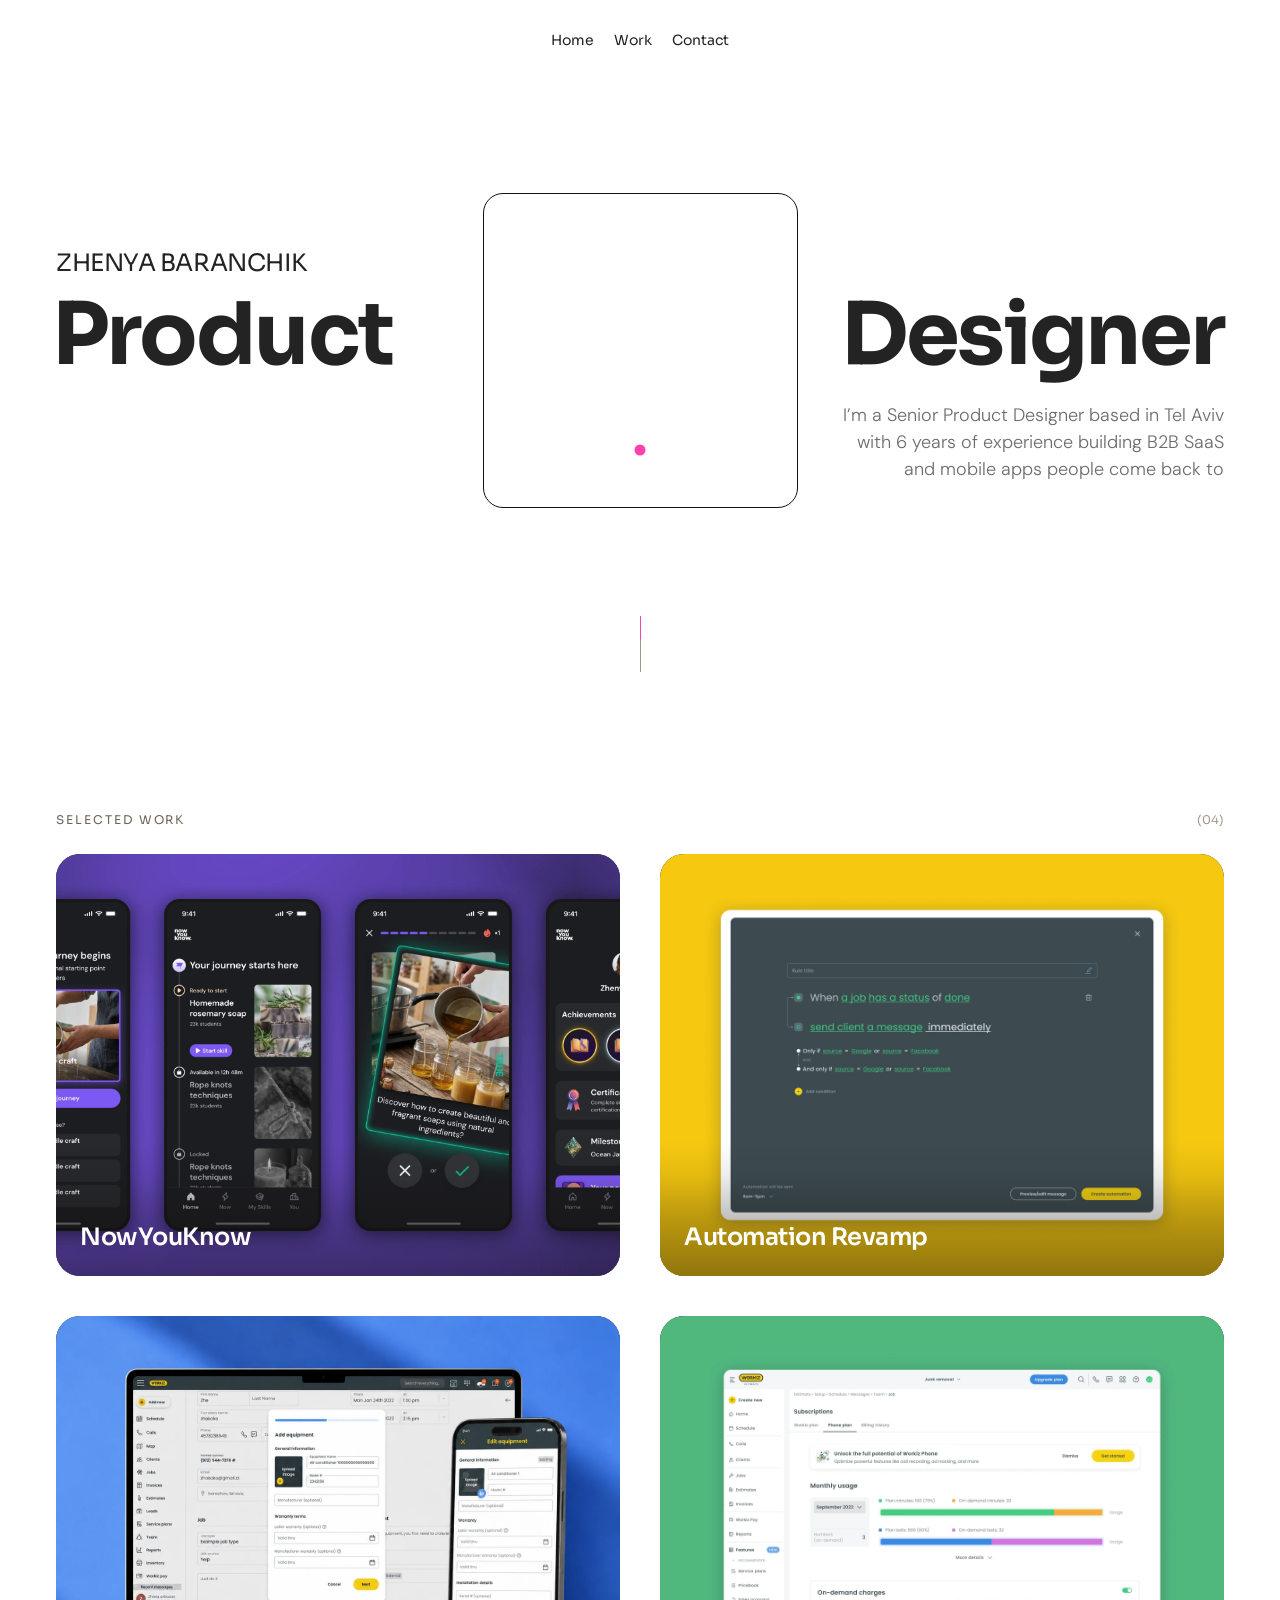
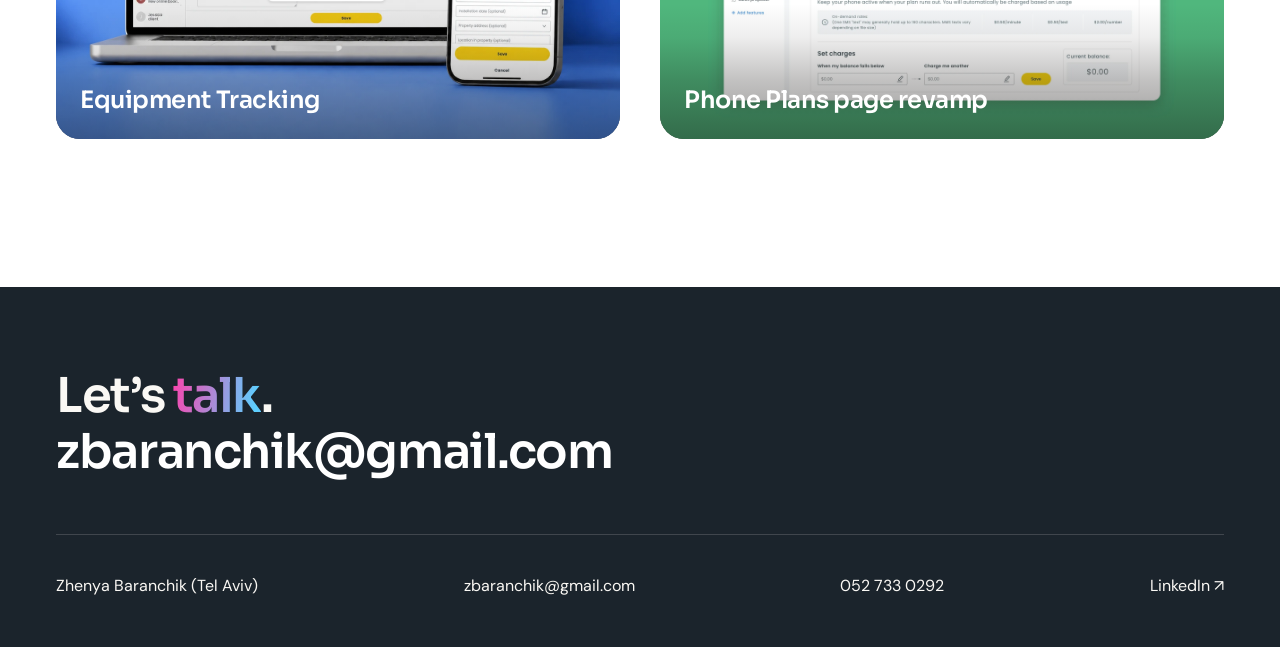
==== commit fda34c8e: "Nav: drop the About tab About pointed at #contact, same as the Contact link beside it. Header is now" ====
--- a/index.html
+++ b/index.html
@@ -16,7 +16,6 @@
       <a href="#top">Home</a>
       <a href="#work">Work</a>
       <a href="#contact">Contact</a>
-      <a href="#contact">About</a>
     </nav>
   </div>
 </header>
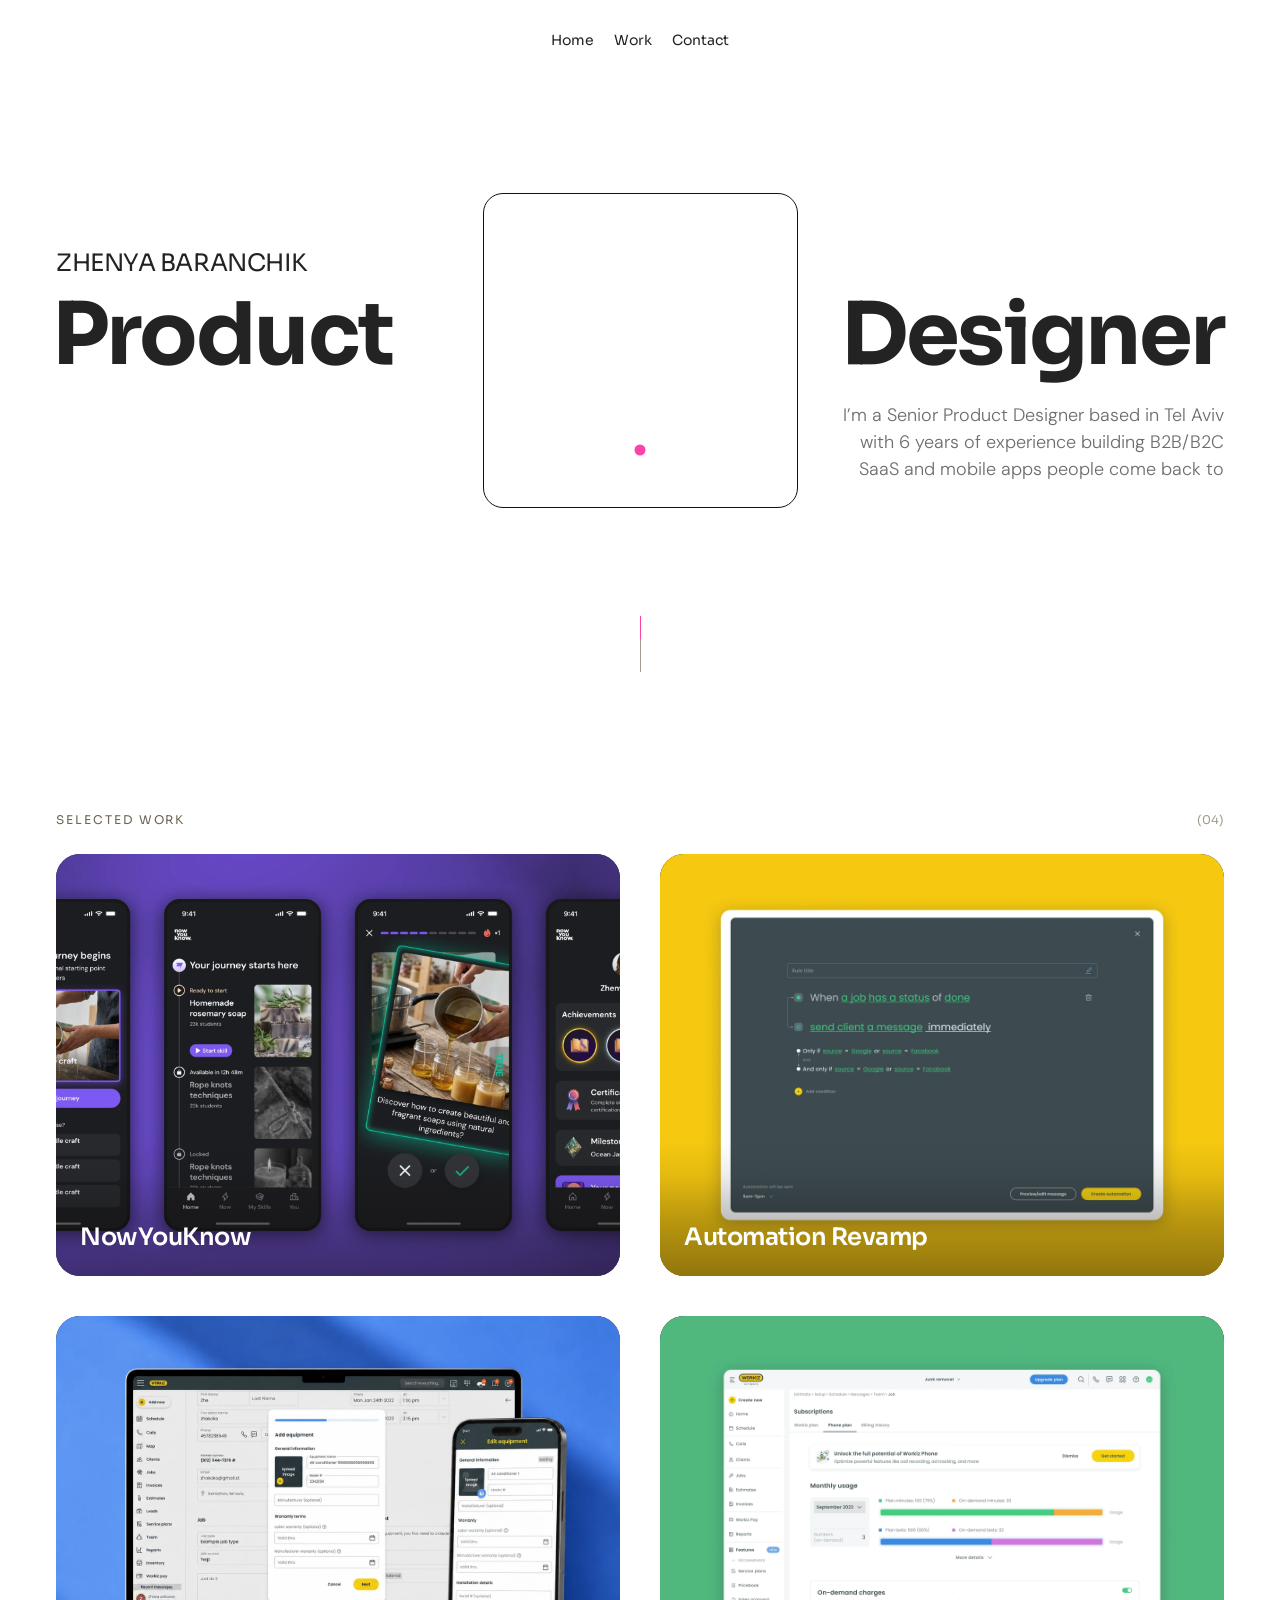
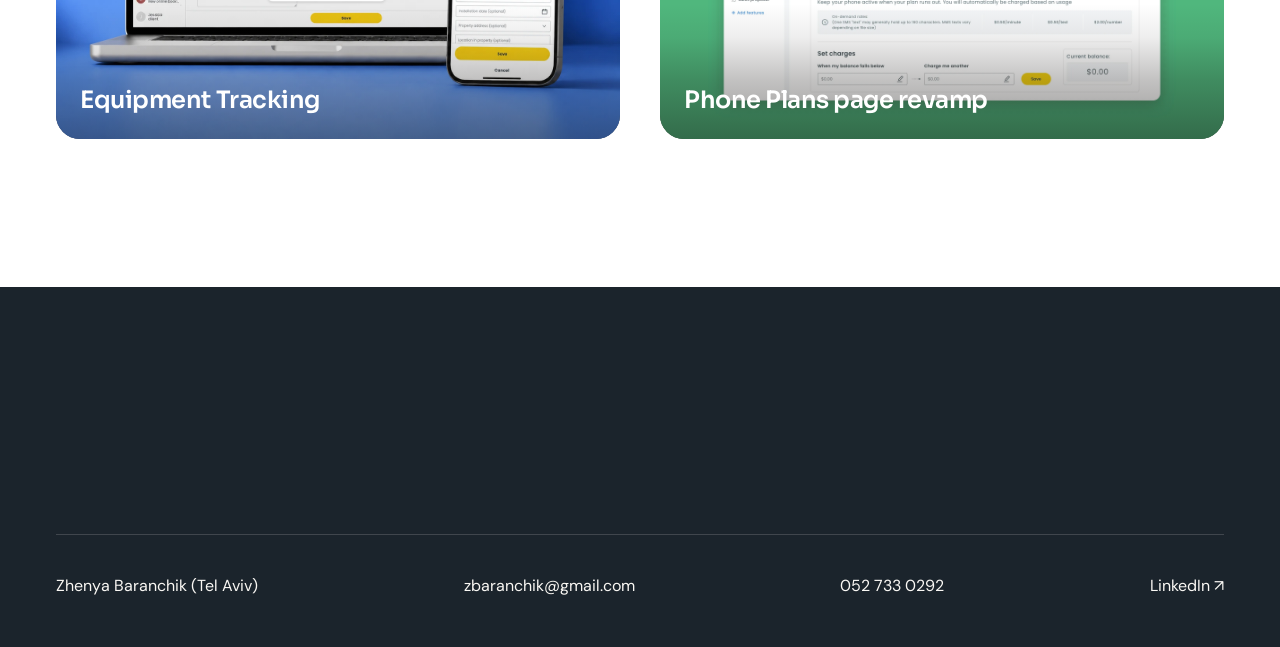
==== commit ec1c2e33: "Copy: hero lead now reads B2B/B2C SaaS Co-Authored-By: Claude Opus 5 <noreply@anthropic.com>" ====
--- a/index.html
+++ b/index.html
@@ -30,7 +30,7 @@
         <div class="hs-portrait" data-cursor="view" data-cursor-icon="wave" data-cursor-label=""><img src="images/portrait-halftone.webp" alt="Zhenya Baranchik" /></div>
       </div>
       <span class="hs-word hs-word-r reveal reveal-d2">Designer</span>
-      <p class="hs-lead reveal reveal-d2">I&rsquo;m a Senior Product Designer based in Tel Aviv with 6 years of experience building B2B SaaS and mobile apps people come back to</p>
+      <p class="hs-lead reveal reveal-d2">I&rsquo;m a Senior Product Designer based in Tel Aviv with 6 years of experience building B2B/B2C SaaS and mobile apps people come back to</p>
     </div>
     <div class="hs-cue"><a href="#work" class="scroll-cue reveal reveal-d3" aria-label="Scroll down"><span class="line"></span></a></div>
   </div>
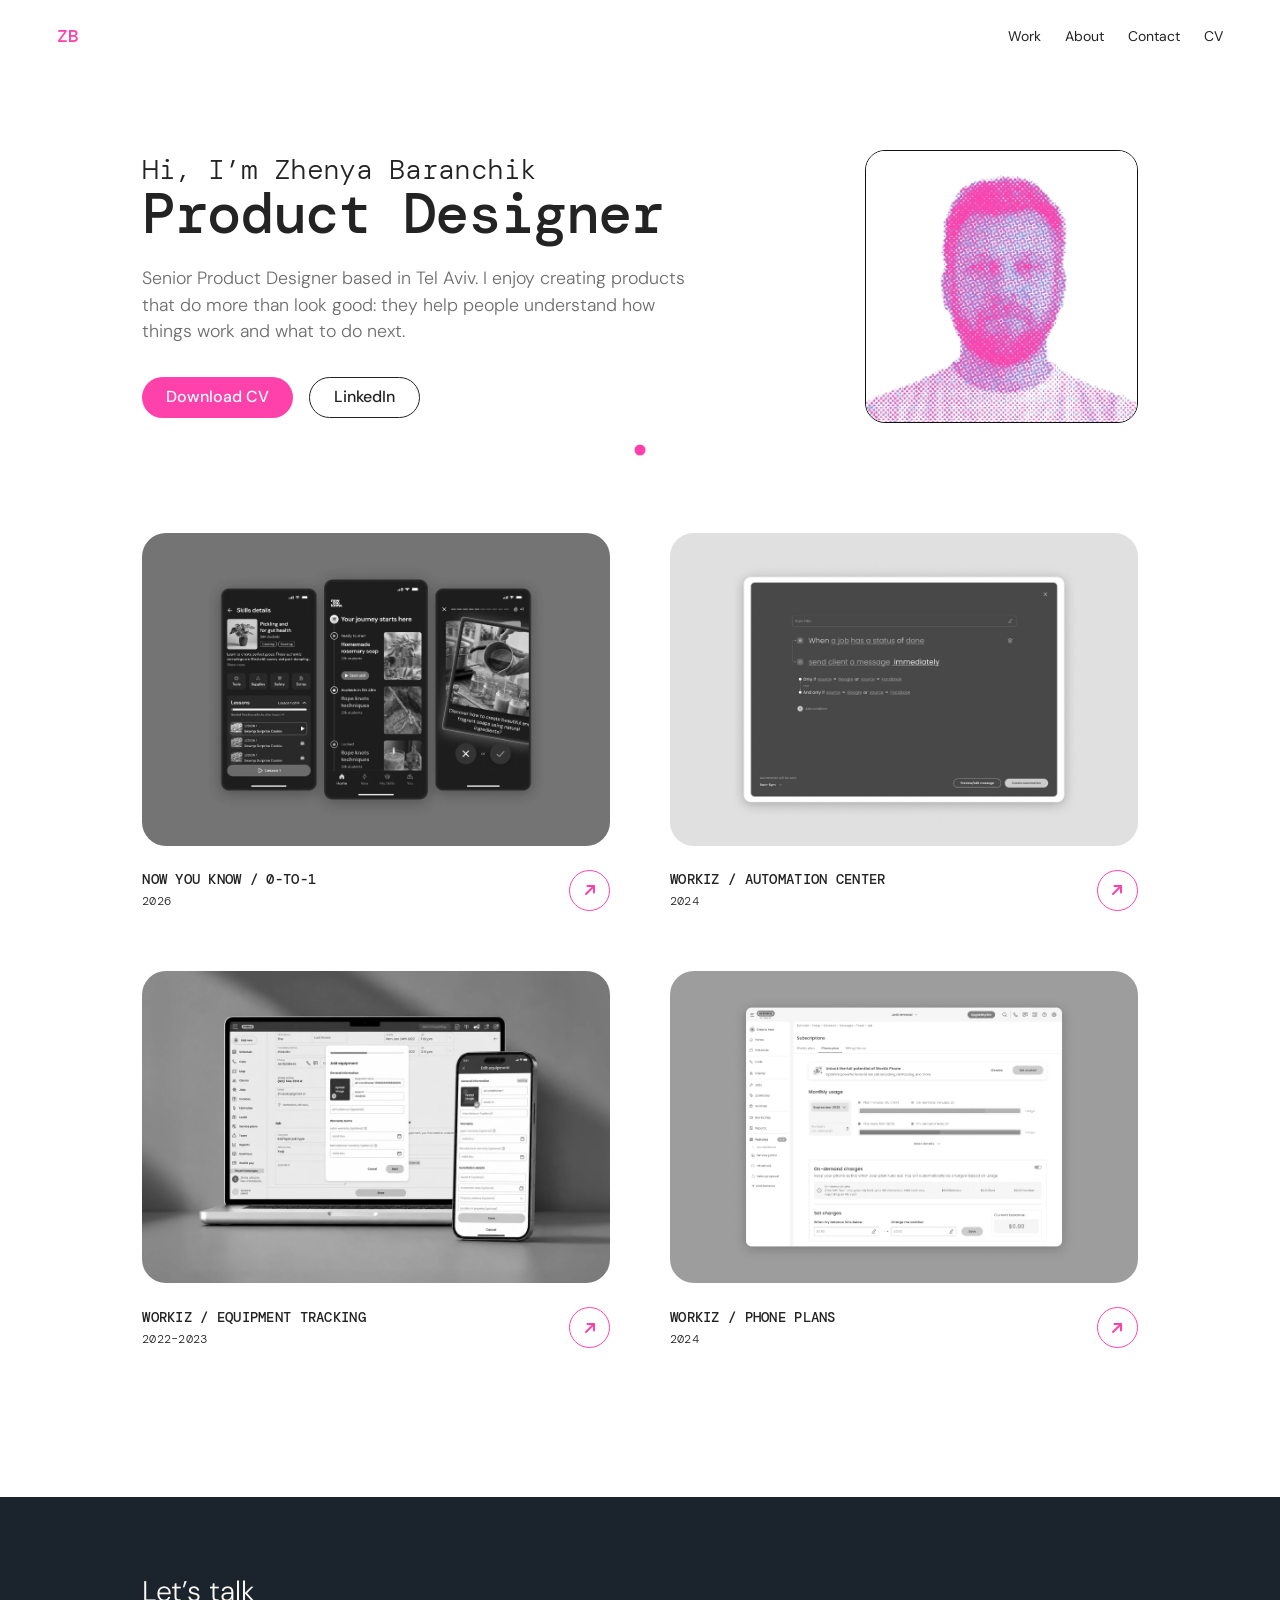
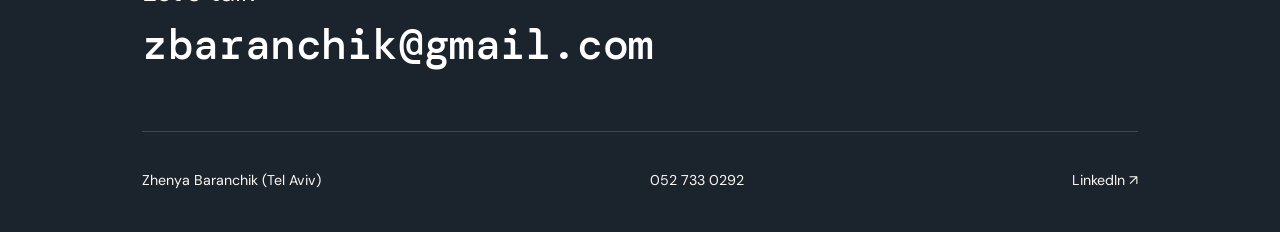
==== commit 87cc994d: "New homepage and About page Homepage rebuilt on tokens.css + home.css: "Hi, I'm Zhenya Baranchik / P" ====
--- a/index.html
+++ b/index.html
@@ -4,84 +4,114 @@
 <meta charset="utf-8" />
 <meta name="viewport" content="width=device-width, initial-scale=1" />
 <title>Zhenya Baranchik — Product Designer</title>
-<meta name="description" content="Zhenya Baranchik — Product Designer in Tel Aviv. Simplifying complex B2B2C SaaS platforms and crafting intuitive mobile apps." />
-<link rel="stylesheet" href="site.css" />
+<meta name="description" content="Zhenya Baranchik — Senior Product Designer in Tel Aviv. B2B SaaS and consumer mobile products people come back to." />
+<link rel="stylesheet" href="tokens.css" />
+<link rel="stylesheet" href="home.css" />
 </head>
 <body>
 
-<!-- ░░ HEADER ░░ -->
 <header class="site-head">
-  <div class="bar">
-    <nav class="nav">
-      <a href="#top">Home</a>
-      <a href="#work">Work</a>
-      <a href="#contact">Contact</a>
+  <span class="head-bg" aria-hidden="true"></span>
+  <div class="head-in page">
+    <a class="logo" href="index.html" aria-label="Zhenya Baranchik — home">zb</a>
+    <nav class="nav" aria-label="Primary">
+      <a class="navlink" href="#work"><span class="flip"><span class="flip-a">Work</span><span class="flip-b" aria-hidden="true">Work</span></span></a>
+      <a class="navlink" href="about.html"><span class="flip"><span class="flip-a">About</span><span class="flip-b" aria-hidden="true">About</span></span></a>
+      <a class="navlink" href="#contact"><span class="flip"><span class="flip-a">Contact</span><span class="flip-b" aria-hidden="true">Contact</span></span></a>
+      <a class="navlink" href="assets/Zhenya_Baranchik_CV_2026.pdf" target="_blank" rel="noopener" download><span class="flip"><span class="flip-a">CV</span><span class="flip-b" aria-hidden="true">CV</span></span></a>
     </nav>
+    <details class="navmenu">
+      <summary>Menu</summary>
+      <div class="navmenu-panel">
+        <a class="navlink" href="#work">Work</a>
+        <a class="navlink" href="about.html">About</a>
+        <a class="navlink" href="#contact">Contact</a>
+        <a class="navlink" href="assets/Zhenya_Baranchik_CV_2026.pdf" target="_blank" rel="noopener" download>CV</a>
+      </div>
+    </details>
   </div>
 </header>
 
-<!-- ░░ HERO ░░ -->
-<section class="hero hero-split" id="top">
-  <div class="wrap">
-    <div class="hs">
-      <span class="hs-name reveal">Zhenya Baranchik</span>
-      <h1 class="hs-word hs-word-l reveal">Product</h1>
-      <div class="hs-mid reveal reveal-d1">
-        <div class="hs-portrait" data-cursor="view" data-cursor-icon="wave" data-cursor-label=""><img src="images/portrait-halftone.webp" alt="Zhenya Baranchik" /></div>
+<main>
+  <section class="hero page">
+    <div class="hero-text">
+      <div class="hero-lines">
+        <h1 class="h1 reveal">
+          <span class="h1-a">Hi, I&rsquo;m Zhenya Baranchik</span>
+          <span class="h1-b">Product Designer</span>
+        </h1>
+        <p class="lead reveal reveal-d1">Senior Product Designer based in Tel Aviv. I enjoy creating products that do more than look good: they help people understand how things work and what to do next.</p>
       </div>
-      <span class="hs-word hs-word-r reveal reveal-d2">Designer</span>
-      <p class="hs-lead reveal reveal-d2">I&rsquo;m a Senior Product Designer based in Tel Aviv with 6 years of experience building B2B/B2C SaaS and mobile apps people come back to</p>
+      <div class="btn-row reveal reveal-d2">
+        <a class="btn btn-primary" href="assets/Zhenya_Baranchik_CV_2026.pdf" target="_blank" rel="noopener" download>Download CV</a>
+        <a class="btn btn-secondary" href="https://www.linkedin.com/in/zhenyabaranchik/" target="_blank" rel="noopener">LinkedIn</a>
+      </div>
     </div>
-    <div class="hs-cue"><a href="#work" class="scroll-cue reveal reveal-d3" aria-label="Scroll down"><span class="line"></span></a></div>
-  </div>
-</section>
+    <div class="portrait reveal reveal-d1" data-cursor="view" data-cursor-icon="wave" data-cursor-label="">
+      <img src="images/portrait-halftone.webp" alt="Zhenya Baranchik" />
+    </div>
+  </section>
 
-<!-- ░░ WORK ░░ -->
-<section class="work" id="work" style="margin: 0px 0px 148px">
-  <div class="wrap">
-    <div class="sec-head reveal" style="border-width: 0px">
-      <span class="label">Selected work</span>
-      <span class="count">(04)</span>
-    </div>
-    <div class="work-grid">
-
-      <a class="fb reveal" data-cursor="view" data-cursor-label="↗" href="case-nowyouknow.html">
-        <span class="fb-top"><span>Consumer app</span></span>
-        <img src="assets/nyk-hero-new.webp" alt="NowYouKnow app screens" />
-        <span class="fb-body"><h3 class="fb-title">NowYouKnow</h3><span class="fb-meta"><span>iOS · Android · Web</span><span>2025</span></span></span>
+  <section class="work page" id="work">
+    <h2 class="vh">Selected work</h2>
+    <div class="grid">
+      <a class="wcard reveal" href="case-nowyouknow.html" data-cursor="view" data-cursor-label="↗">
+        <span class="thumb"><img src="images/card-nyk.webp" alt="Now You Know — app screens" /></span>
+        <span class="wmeta">
+          <span class="wtitle-wrap">
+            <h3 class="wtitle">Now You Know / 0-to-1</h3>
+            <span class="wyear">2026</span>
+          </span>
+          <span class="pill" aria-hidden="true"><svg viewBox="0 0 20 20" fill="none" stroke="currentColor" stroke-width="2" stroke-linecap="round" stroke-linejoin="round"><path d="M6 14 14 6" /><path d="M7.5 6H14v6.5" /></svg></span>
+        </span>
       </a>
 
-      <a class="fb reveal reveal-d1" data-cursor="view" data-cursor-label="↗" href="case-automation.html">
-        <span class="fb-top"><span>Workiz · B2B SaaS</span></span>
-        <img src="images/auto-hero.webp" alt="Workiz automation builder" />
-        <span class="fb-body"><h3 class="fb-title">Automation Revamp</h3><span class="fb-meta"><span>Web app</span><span>2024</span></span></span>
+      <a class="wcard reveal reveal-d1" href="case-automation.html" data-cursor="view" data-cursor-label="↗">
+        <span class="thumb"><img src="images/card-automation.webp" alt="Workiz Automation Center — builder screen" /></span>
+        <span class="wmeta">
+          <span class="wtitle-wrap">
+            <h3 class="wtitle">Workiz / Automation Center</h3>
+            <span class="wyear">2024</span>
+          </span>
+          <span class="pill" aria-hidden="true"><svg viewBox="0 0 20 20" fill="none" stroke="currentColor" stroke-width="2" stroke-linecap="round" stroke-linejoin="round"><path d="M6 14 14 6" /><path d="M7.5 6H14v6.5" /></svg></span>
+        </span>
       </a>
 
-      <a class="fb reveal reveal-d2" data-cursor="view" data-cursor-label="↗" href="case-equipment.html">
-        <span class="fb-top"><span>Workiz · B2B SaaS</span></span>
-        <img src="images/equip-hero.webp" alt="Equipment tracking screens" />
-        <span class="fb-body"><h3 class="fb-title">Equipment Tracking</h3><span class="fb-meta"><span>Web · Mobile</span><span>2024</span></span></span>
+      <a class="wcard reveal reveal-d2" href="case-equipment.html" data-cursor="view" data-cursor-label="↗">
+        <span class="thumb"><img src="images/card-equipment.webp" alt="Workiz Equipment Tracking — desktop and mobile" /></span>
+        <span class="wmeta">
+          <span class="wtitle-wrap">
+            <h3 class="wtitle">Workiz / Equipment Tracking</h3>
+            <span class="wyear">2022&ndash;2023</span>
+          </span>
+          <span class="pill" aria-hidden="true"><svg viewBox="0 0 20 20" fill="none" stroke="currentColor" stroke-width="2" stroke-linecap="round" stroke-linejoin="round"><path d="M6 14 14 6" /><path d="M7.5 6H14v6.5" /></svg></span>
+        </span>
       </a>
 
-      <a class="fb reveal reveal-d3" data-cursor="view" data-cursor-label="↗" href="case-phone-plans.html">
-        <span class="fb-top"><span>Workiz · B2B SaaS</span></span>
-        <img src="images/pp-hero.webp" alt="Workiz phone plans subscription page" />
-        <span class="fb-body"><h3 class="fb-title">Phone Plans page revamp</h3><span class="fb-meta"><span>Web app</span><span>2024</span></span></span>
+      <a class="wcard reveal reveal-d3" href="case-phone-plans.html" data-cursor="view" data-cursor-label="↗">
+        <span class="thumb"><img src="images/card-phone-plans.webp" alt="Workiz Phone Plans — subscription page" /></span>
+        <span class="wmeta">
+          <span class="wtitle-wrap">
+            <h3 class="wtitle">Workiz / Phone Plans</h3>
+            <span class="wyear">2024</span>
+          </span>
+          <span class="pill" aria-hidden="true"><svg viewBox="0 0 20 20" fill="none" stroke="currentColor" stroke-width="2" stroke-linecap="round" stroke-linejoin="round"><path d="M6 14 14 6" /><path d="M7.5 6H14v6.5" /></svg></span>
+        </span>
       </a>
+    </div>
+  </section>
+</main>
 
+<footer class="site-foot" id="contact">
+  <div class="foot-in page">
+    <div class="foot-cta">
+      <span class="foot-hi">Let&rsquo;s talk</span>
+      <a class="foot-mail" href="mailto:zbaranchik@gmail.com"><span class="flip"><span class="flip-a">zbaranchik@gmail.com</span><span class="flip-b" aria-hidden="true">zbaranchik@gmail.com</span></span></a>
     </div>
-  </div>
-</section>
-
-<!-- ░░ FOOTER / CONTACT ░░ -->
-<footer class="site-foot" id="contact">
-  <div class="wrap">
-    <p class="foot-cta reveal">Let&rsquo;s <span class="serif-i talk-gradient" style="font-weight: 600">talk</span>.<br/><a href="https://mail.google.com/mail/?view=cm&amp;fs=1&amp;to=zbaranchik@gmail.com" target="_blank" rel="noopener" data-magnetic="0.18">zbaranchik@gmail.com</a></p>
-    <div class="foot-grid">
-      <div class="foot-col"><span>Zhenya Baranchik (Tel Aviv)</span></div>
-      <div class="foot-col"><a href="https://mail.google.com/mail/?view=cm&amp;fs=1&amp;to=zbaranchik@gmail.com" target="_blank" rel="noopener">zbaranchik@gmail.com</a></div>
-      <div class="foot-col"><a href="tel:+972527330292">052 733 0292</a></div>
-      <div class="foot-col"><a href="https://www.linkedin.com/in/zhenya-baranchik-ba61b7147/" target="_blank" rel="noopener">LinkedIn ↗</a></div>
+    <div class="foot-meta">
+      <span>Zhenya Baranchik (Tel Aviv)</span>
+      <span>052 733 0292</span>
+      <a href="https://www.linkedin.com/in/zhenyabaranchik/" target="_blank" rel="noopener"><span class="flip"><span class="flip-a">LinkedIn ↗</span><span class="flip-b" aria-hidden="true">LinkedIn ↗</span></span></a>
     </div>
   </div>
 </footer>
@@ -89,36 +119,22 @@
 <script>
   // portrait: scroll-linked zoom (halftone dots grow) + drift up, clipped by the frame
   (function(){
-    var img=document.querySelector('.hs-portrait'); if(!img) return;
+    var el=document.querySelector('.portrait'); if(!el) return;
     if(matchMedia('(prefers-reduced-motion:reduce)').matches) return;
     var cur=0,target=0,raf=null;
-    function read(){var d=Math.max(window.innerHeight*.85,1);target=Math.min(1,Math.max(0,window.scrollY/d));loop();}
     function loop(){
       cur+=(target-cur)*.12;
       if(Math.abs(target-cur)<.0005){cur=target;raf=null;}else{raf=requestAnimationFrame(loop);}
       var e=cur*cur*(3-2*cur);
-      img.style.setProperty('--pz',(1.06+e*2.4).toFixed(4));
-      img.style.setProperty('--pp',e.toFixed(4));
+      el.style.setProperty('--pz',(1.06+e*2.4).toFixed(4));
+      el.style.setProperty('--pp',e.toFixed(4));
     }
-    addEventListener('scroll',function(){var d=Math.max(window.innerHeight*.85,1);target=Math.min(1,Math.max(0,window.scrollY/d));if(!raf)raf=requestAnimationFrame(loop);},{passive:true});
+    function read(){var d=Math.max(window.innerHeight*.85,1);target=Math.min(1,Math.max(0,window.scrollY/d));if(!raf)raf=requestAnimationFrame(loop);}
+    addEventListener('scroll',read,{passive:true});
     addEventListener('resize',read,{passive:true}); read();
   })();
 </script>
 <script src="portrait-warp.js"></script>
-<script src="image-slot.js"></script>
 <script src="site.js"></script>
-<script src="tweaks.js"></script>
-
-<template id="__bundler_thumbnail" data-bg-color="#FFFFFF">
-  <svg viewBox="0 0 1200 800" xmlns="http://www.w3.org/2000/svg">
-    <rect width="1200" height="800" fill="#FFFFFF"/>
-    <text x="120" y="380" font-family="'Sora', Helvetica, Arial, sans-serif" font-size="120" font-weight="700" fill="#232323" letter-spacing="-5">Product</text>
-    <text x="120" y="510" font-family="'Sora', Helvetica, Arial, sans-serif" font-size="120" font-weight="700" fill="#FF41AC" letter-spacing="-5">Designer</text>
-  </svg>
-</template>
 </body>
 </html>
-
-<style id="__om-edit-overrides">
-:is(h1,h2,h3,h4,h5,h6) >:is(h1,h2,h3,h4,h5,h6,p,li,dt,dd,blockquote,figcaption,label,span,a,em,strong,small,td,th,caption) >.accent { font-weight: 600 !important }
-</style>
--- a/tokens.css
+++ b/tokens.css
@@ -0,0 +1,113 @@
+/* ============================================================
+   Portfolio V1 — design tokens
+   Source: Figma FNNpyyW00gtu29EVoVgPDG, node 96:13534 (see BRIEF.md)
+   Measured values in the first block; the compatibility block at the
+   bottom maps the older token names (used by the case-study pages)
+   onto this layer so one system drives every page.
+   ============================================================ */
+@import url('https://fonts.googleapis.com/css2?family=DM+Mono:wght@300;500&family=DM+Sans:opsz,wght@9..40,300..600&display=swap');
+
+:root{
+  /* ---- Colour ------------------------------------------- */
+  --bg:            #FFFFFF;                    /* figma: color/bg */
+  --ink:           #232323;
+  --muted:         #6D6D6D;                    /* lead paragraph ONLY */
+  --accent:        #FF41AC;
+  --foot-bg:       #1B242C;                    /* figma: color/foot-bg */
+  --bg-soft:       #FAF8F4;                    /* figma: color/bg-soft */
+  --line-invert:   rgba(250,248,244,0.16);     /* figma: color/line-invert */
+  --on-foot-strong:#FFFFFF;                    /* footer email only */
+  --chip-fill:     rgba(255,255,255,0.10);
+  /* Kept for reference — Zhenya's call was to ship #FF41AC as drawn.
+     #FFF on --accent = 3.18:1, #FFF on --accent-text = 4.81:1. BRIEF §7.6 */
+  --accent-text:   #D61C86;
+
+  /* ---- Type --------------------------------------------- */
+  --font-mono:  "DM Mono", ui-monospace, SFMono-Regular, Menlo, monospace;
+  --font-sans:  "DM Sans", ui-sans-serif, system-ui, -apple-system, sans-serif;
+
+  --fs-logo:      18px;
+  --fs-nav:       14px;
+  --fs-h1-a:      clamp(22px, 2.222vw, 32px);
+  --fs-h1-b:      clamp(38px, 4.444vw, 64px);
+  --fs-lead:      clamp(17px, 1.389vw, 20px);
+  --fs-button:    16px;
+  --fs-card-t:    clamp(14px, 1.111vw, 16px);
+  --fs-card-y:    clamp(12px, 0.972vw, 14px);
+  --fs-foot-a:    clamp(22px, 2.222vw, 32px);
+  --fs-foot-b:    clamp(24px, 3.333vw, 48px);
+  --fs-foot-meta: clamp(14px, 1.111vw, 16px);
+
+  --lh-tight: 1.05;
+  --lh-snug:  0.98;
+  --lh-prose: 1.5;
+
+  --tr-h1-a:  -0.02em;
+  --tr-h1-b:  -0.025em;
+  --tr-card:  -0.02em;
+  --tr-email: -0.01em;
+
+  /* ---- Geometry ----------------------------------------- */
+  --r-card:   24px;
+  --r-button: 90px;
+  --r-pill:   100px;
+  --stroke-portrait: 2.017px;
+
+  /* Two margins, on purpose: chrome runs wider than content. */
+  --inset-chrome:  clamp(24px,  4.444vw,  64px);
+  --inset-content: clamp(24px, 11.111vw, 160px);
+
+  --page-max: 1440px;
+  --card-ratio: 530 / 354;
+
+  /* ---- Spacing (as measured; not a clean 8pt scale) ------ */
+  --sp-8:8px; --sp-16:16px; --sp-20:20px; --sp-24:24px;
+  --sp-32:32px; --sp-38:38px; --sp-40:40px; --sp-54:54px;
+  --sp-60:60px; --sp-81:81px;
+
+  --gap-header-hero: clamp(48px,  6.111vw,  88px);
+  --gap-hero-work:   clamp(64px,  8.611vw, 124px);
+  --gap-work-foot:   clamp(80px, 11.597vw, 167px);
+
+  /* ---- Motion ------------------------------------------- */
+  --ease-out-quint: cubic-bezier(0.22, 1, 0.36, 1);
+  --dur-reveal: 400ms;
+  --dur-fade:   200ms;
+  --dur-ui:     160ms;
+
+  /* ---- Compatibility layer -----------------------------------
+     Older names still referenced by site.css and the case-study
+     pages. Mapped, not redefined, so those pages inherit this
+     palette and type instead of running a second system. */
+  --display: var(--font-mono);
+  --serif:   var(--font-sans);
+  --sans:    var(--font-sans);
+  --mono:    var(--font-mono);
+
+  --bg-deep:  #F4F2EE;
+  --paper:    #FBFAF8;
+  --bg-ink:   var(--foot-bg);
+  --ink-soft: var(--muted);
+  --ink-faint:#9A9A9A;
+
+  --accent-deep: #E01B8E;
+  --accent-tint: #FFD8EC;
+  --blue:        var(--accent);
+  --blue-deep:   var(--accent-deep);
+
+  --line:      rgba(35,35,35,0.12);
+  --line-soft: rgba(35,35,35,0.07);
+
+  --ease:     var(--ease-out-quint);
+  --ease-out: cubic-bezier(.16,1,.3,1);
+  --pad:      var(--inset-chrome);
+}
+
+@media (prefers-reduced-motion: reduce){
+  :root{ --dur-reveal:0ms; --dur-fade:0ms; --dur-ui:0ms; }
+}
+
+*{ box-sizing:border-box; }
+
+/* shared label / eyebrow */
+.eyebrow{ font-family:var(--font-mono); font-size:11px; letter-spacing:.16em; text-transform:uppercase; color:var(--muted); }
--- a/home.css
+++ b/home.css
@@ -0,0 +1,152 @@
+/* ============================================================
+   Home + About — the Figma system (see BRIEF.md)
+   Loaded after tokens.css. Case-study pages keep site.css.
+   ============================================================ */
+html{-webkit-text-size-adjust:100%}
+body{margin:0;background:var(--bg);color:var(--ink);font-family:var(--font-sans);font-variation-settings:"opsz" 14;font-weight:400;overflow-x:hidden;animation:pagein .34s var(--ease-out-quint) both}
+@keyframes pagein{from{opacity:0}to{opacity:1}}
+img{max-width:100%;display:block}
+a{color:inherit;text-decoration:none}
+a:hover{color:var(--accent)}
+::selection{background:var(--accent);color:#fff}
+:focus-visible{outline:2px solid var(--accent);outline-offset:3px;border-radius:3px}
+.page{max-width:var(--page-max);margin:0 auto;width:100%}
+.vh{position:absolute;width:1px;height:1px;overflow:hidden;clip-path:inset(50%);white-space:nowrap}
+
+/* ---------- header: 72px, no border, background on scroll only ---------- */
+.site-head{position:sticky;top:0;z-index:60;height:72px;display:flex;align-items:center;background:transparent}
+/* progressive background blur (Figma spec: start 6px → end 0) — .head-bg holds the
+   white veil gradient; site.js injects 8 top-anchored .hb-l strips whose stacked
+   backdrop blurs accumulate toward the top and taper out with soft mask edges. */
+.head-bg{position:absolute;left:0;right:0;top:0;height:104px;pointer-events:none;opacity:0;transition:opacity var(--dur-ui) linear;background:linear-gradient(to bottom,rgba(255,255,255,.96) 0%,rgba(255,255,255,.9) 30%,rgba(255,255,255,.66) 52%,rgba(255,255,255,.32) 76%,rgba(255,255,255,0) 100%)}
+.hb-l{position:absolute;left:0;right:0;top:0;display:block;pointer-events:none}
+.site-head.scrolled .head-bg{opacity:1}
+.head-in{position:relative;z-index:1;display:flex;align-items:center;justify-content:space-between;padding:0 var(--inset-chrome)}
+.logo{font-family:var(--font-mono);font-weight:500;font-size:var(--fs-logo);line-height:var(--lh-prose);text-transform:uppercase;color:var(--accent)}
+.logo:hover{color:var(--accent)}
+.nav{display:flex;align-items:center;gap:var(--sp-24)}
+.navlink{position:relative;font-family:var(--font-sans);font-weight:400;font-size:var(--fs-nav);color:var(--ink);padding:4px 0}
+.navlink:hover,.navlink:focus-visible{color:var(--ink)}
+.navlink::after{content:'';position:absolute;left:0;bottom:0;height:1.5px;width:0;background:var(--accent);transition:width .34s var(--ease-out-quint)}
+.navlink:hover::after,.navlink:focus-visible::after{width:100%}
+/* nav flip-forward */
+.flip{display:inline-grid;perspective:600px;line-height:1.5;vertical-align:middle}
+.flip>span{grid-area:1/1;backface-visibility:hidden;transform-origin:50% 50% -0.62em;transition:transform .42s var(--ease-out-quint),opacity .2s linear}
+.flip-b{transform:rotateX(-90deg);opacity:0}
+.navlink:hover .flip-a,.navlink:focus-visible .flip-a{transform:rotateX(90deg)}
+.navlink:hover .flip-b,.navlink:focus-visible .flip-b{transform:rotateX(0);opacity:1}
+.navlink:hover .flip-a,.navlink:focus-visible .flip-a{opacity:0}
+.navmenu{display:none}
+
+/* ---------- hero ---------- */
+.hero{display:grid;grid-template-columns:54.91% 27.41%;justify-content:space-between;align-items:center;padding:0 var(--inset-content);margin-top:var(--gap-header-hero)}
+.hero-text{display:flex;flex-direction:column;gap:var(--sp-32);min-width:0}
+.hero-lines{display:flex;flex-direction:column;gap:var(--sp-20)}
+.h1{display:flex;flex-direction:column;margin:0}
+.h1-a{font-family:var(--font-mono);font-weight:300;font-size:var(--fs-h1-a);line-height:var(--lh-tight);letter-spacing:var(--tr-h1-a);color:var(--ink)}
+.h1-b{font-family:var(--font-mono);font-weight:500;font-size:var(--fs-h1-b);line-height:var(--lh-tight);letter-spacing:var(--tr-h1-b);color:var(--ink)}
+.lead{margin:0;max-width:577px;font-family:var(--font-sans);font-weight:300;font-size:var(--fs-lead);line-height:var(--lh-prose);color:var(--muted);text-wrap:pretty}
+.btn-row{display:flex;align-items:center;gap:var(--sp-16)}
+.btn{display:inline-flex;align-items:center;justify-content:center;height:41px;padding:10px var(--sp-24);border-radius:var(--r-button);font-family:var(--font-sans);font-weight:500;font-size:var(--fs-button);line-height:var(--lh-prose);white-space:nowrap;transition:background var(--dur-ui) ease-out,color var(--dur-ui) ease-out,border-color var(--dur-ui) ease-out}
+.btn-primary{background:var(--accent);color:#fff;border:0}
+.btn-primary:hover{background:var(--accent-deep);color:#fff}
+.btn-secondary{background:transparent;color:var(--ink);border:1px solid var(--ink)}
+.btn-secondary:hover{background:var(--ink);color:var(--bg)}
+.portrait{position:relative;aspect-ratio:1;overflow:hidden;border:1px solid #111;border-radius:20px;background:var(--bg)}
+.portrait img,.portrait image-slot{width:100%;height:100%;object-fit:cover}
+.hs-warp{position:absolute;inset:0;width:100%;height:100%;display:block}
+.portrait img,.portrait .hs-warp{transform-origin:50% 42%;transform:scale(var(--pz,1.06)) translateY(calc(var(--pp,0) * -9%));will-change:transform}
+.portrait:has(.hs-warp){cursor:none}
+@media(prefers-reduced-motion:reduce){.portrait img,.portrait .hs-warp{transform:scale(1.06)}}
+
+/* ---------- work grid ---------- */
+.work{padding:0 var(--inset-content);margin-top:var(--gap-hero-work)}
+.grid{display:grid;grid-template-columns:repeat(2,minmax(0,1fr));gap:var(--sp-60)}
+.wcard{display:block}
+.wcard:hover{color:var(--ink)}
+.thumb{display:block;aspect-ratio:var(--card-ratio);overflow:hidden;border-radius:var(--r-card);background:var(--bg-deep)}
+.thumb img{width:100%;height:100%;object-fit:cover;filter:grayscale(1);transform:scale(1);transition:filter var(--dur-reveal) var(--ease-out-quint),transform var(--dur-reveal) var(--ease-out-quint)}
+.wcard:hover .thumb img,.wcard:focus-visible .thumb img{filter:grayscale(0);transform:scale(1.1)}
+/* nothing can be hovered on touch, so the work would never earn its colour back */
+@media(hover:none){.thumb img{filter:none}.wcard .pill{opacity:1}}
+.wmeta{display:flex;align-items:center;justify-content:space-between;gap:var(--sp-16);margin-top:var(--sp-24);min-height:41px}
+.wtitle-wrap{display:flex;flex-direction:column;gap:var(--sp-8);min-width:0}
+.wtitle{margin:0;font-family:var(--font-mono);font-weight:500;font-size:var(--fs-card-t);line-height:var(--lh-tight);letter-spacing:.02em;text-transform:uppercase;color:var(--ink)}
+.wyear{font-family:var(--font-mono);font-weight:300;font-size:var(--fs-card-y);line-height:var(--lh-tight);letter-spacing:.02em;color:var(--ink)}
+.pill{flex:none;width:41px;height:41px;border-radius:var(--r-pill);border:1px solid var(--accent);display:grid;place-items:center;color:var(--accent);opacity:1;transition:opacity var(--dur-fade) ease-out}
+.pill svg{width:20px;height:20px;display:block}
+.wcard:hover .pill{opacity:0}
+
+/* ---------- footer ---------- */
+.site-foot{background:var(--foot-bg);margin-top:var(--gap-work-foot)}
+.foot-in{display:flex;flex-direction:column;gap:var(--sp-54);padding:var(--sp-81) var(--inset-content) var(--sp-40)}
+.foot-cta{display:flex;flex-direction:column;gap:var(--sp-8)}
+.foot-hi{font-family:var(--font-sans);font-weight:300;font-size:var(--fs-foot-a);line-height:var(--lh-snug);color:var(--bg-soft)}
+.foot-mail{font-family:var(--font-mono);font-weight:500;font-size:var(--fs-foot-b);line-height:var(--lh-snug);letter-spacing:var(--tr-email);color:var(--on-foot-strong);align-self:flex-start}
+.foot-mail:hover,.foot-mail:focus-visible,.foot-meta a:hover,.foot-meta a:focus-visible{color:var(--accent)}
+.foot-mail:hover .flip-a,.foot-mail:focus-visible .flip-a,.foot-meta a:hover .flip-a,.foot-meta a:focus-visible .flip-a{transform:rotateX(90deg);opacity:0}
+.foot-mail:hover .flip-b,.foot-mail:focus-visible .flip-b,.foot-meta a:hover .flip-b,.foot-meta a:focus-visible .flip-b{transform:rotateX(0);opacity:1}
+.foot-meta{display:flex;justify-content:space-between;align-items:baseline;gap:var(--sp-24);border-top:1px solid var(--line-invert);padding-top:var(--sp-38);font-family:var(--font-sans);font-weight:400;font-size:var(--fs-foot-meta);color:var(--bg-soft)}
+
+/* ---------- about ---------- */
+.about-hero{display:grid;grid-template-columns:54.91% 27.41%;justify-content:space-between;align-items:start;padding:0 var(--inset-content);margin-top:var(--gap-header-hero)}
+.about-photo{width:100%;margin:0;background:transparent}
+.photo-cap{margin-top:var(--sp-8);text-align:center;font-family:var(--font-mono);font-weight:300;font-size:var(--fs-card-y);letter-spacing:.02em;color:var(--muted)}
+.about-photo image-slot{display:block;width:100%;height:auto;aspect-ratio:var(--photo-ratio,4/5)}
+.about-photo img{width:100%;height:auto;display:block}
+.prose{display:flex;flex-direction:column;gap:var(--sp-20);max-width:640px}
+.prose p{margin:0;font-family:var(--font-sans);font-weight:300;font-size:var(--fs-lead);line-height:var(--lh-prose);color:var(--muted);text-wrap:pretty}
+.prose p strong{color:var(--ink);font-weight:400}
+.section{padding:0 var(--inset-content);margin-top:var(--gap-hero-work)}
+.sec-label{font-family:var(--font-mono);font-weight:500;font-size:var(--fs-card-t);letter-spacing:var(--tr-card);text-transform:uppercase;color:var(--ink);margin:0 0 var(--sp-32)}
+.list{display:flex;flex-direction:column}
+.list-row{display:grid;grid-template-columns:minmax(0,1fr) auto auto;align-items:center;gap:var(--sp-24);padding:var(--sp-24) 0;border-top:1px solid var(--line)}
+.list-row:last-child{border-bottom:1px solid var(--line)}
+.list-row .t{font-family:var(--font-mono);font-weight:500;font-size:var(--fs-card-t);letter-spacing:var(--tr-card);text-transform:uppercase}
+.list-row .y{font-family:var(--font-mono);font-weight:300;font-size:var(--fs-card-y);letter-spacing:var(--tr-card);color:var(--muted)}
+.empty{margin:0;font-family:var(--font-sans);font-weight:300;font-size:var(--fs-lead);line-height:var(--lh-prose);color:var(--muted);border-top:1px solid var(--line);padding-top:var(--sp-24)}
+
+/* ---------- scroll reveal (fade-up) ---------- */
+.reveal{opacity:0;transform:translateY(14px);transition:opacity .62s var(--ease-out-quint),transform .62s var(--ease-out-quint)}
+.reveal.in{opacity:1;transform:none}
+.reveal-d1{transition-delay:.07s}.reveal-d2{transition-delay:.14s}.reveal-d3{transition-delay:.21s}
+@media (prefers-reduced-motion:reduce){.reveal{opacity:1;transform:none;transition:none}body{animation:none}}
+
+/* ---------- custom cursor dot ---------- */
+body.has-cursor,body.has-cursor a,body.has-cursor button{cursor:none}
+.cursor-dot{position:fixed;top:0;left:0;z-index:90;pointer-events:none;width:11px;height:11px;border-radius:50%;background:var(--accent);transform:translate(-50%,-50%);transition:width .3s var(--ease-out-quint),height .3s var(--ease-out-quint),opacity .3s;display:flex;align-items:center;justify-content:center;color:#fff}
+.cursor-dot.ring{width:64px;height:64px}
+.cursor-dot .cursor-ringlabel{font-family:var(--font-mono);font-size:0;line-height:1}
+.cursor-dot.ring .cursor-ringlabel{font-size:22px}
+.cursor-dot.arrow .cursor-ringlabel{font-size:0;width:22px;height:22px;background:#fff;-webkit-mask:var(--arrow-ico) center/contain no-repeat;mask:var(--arrow-ico) center/contain no-repeat}
+:root{--arrow-ico:url("data:image/svg+xml,%3Csvg xmlns='http://www.w3.org/2000/svg' viewBox='0 0 20 20' fill='none' stroke='%23000' stroke-width='2' stroke-linecap='round' stroke-linejoin='round'%3E%3Cpath d='M6 14 14 6'/%3E%3Cpath d='M7.5 6H14v6.5'/%3E%3C/svg%3E")}
+.cursor-dot.wave .cursor-ringlabel{font-size:0;width:28px;height:28px;background:#fff;-webkit-mask:var(--wave-ico) center/contain no-repeat;mask:var(--wave-ico) center/contain no-repeat;animation:cw .9s ease-in-out infinite}
+:root{--wave-ico:url("images/cursor-hand.png")}
+@keyframes cw{0%,100%{transform:rotate(-11deg)}50%{transform:rotate(11deg)}}
+
+/* ---------- responsive (BRIEF §6) ---------- */
+@media (max-width:1023px){
+  .hero,.about-hero{grid-template-columns:minmax(0,1fr) 260px;justify-content:normal;gap:64px}
+}
+@media (max-width:899px){
+  .hero,.about-hero{grid-template-columns:minmax(0,1fr);gap:var(--sp-32)}
+  .portrait,.about-photo{width:240px;order:-1}
+  .grid{grid-template-columns:minmax(0,1fr);gap:var(--sp-40)}
+  .thumb img{filter:none}
+  :root{--inset-chrome:40px;--inset-content:40px}
+}
+@media (max-width:759px){
+  :root{--inset-chrome:24px;--inset-content:24px}
+  .nav{display:none}
+  .navmenu{display:block;position:relative}
+  .navmenu>summary{list-style:none;cursor:pointer;font-family:var(--font-sans);font-size:var(--fs-nav);color:var(--ink);padding:6px 0}
+  .navmenu>summary::-webkit-details-marker{display:none}
+  .navmenu[open]>summary{color:var(--accent)}
+  .navmenu-panel{position:absolute;right:0;top:calc(100% + 12px);display:flex;flex-direction:column;gap:var(--sp-16);background:var(--bg);border:1px solid var(--line);border-radius:16px;padding:18px 22px;min-width:150px;box-shadow:0 18px 40px rgba(35,35,35,.1)}
+  .portrait,.about-photo{width:180px}
+  .btn-row{flex-direction:column;align-items:stretch;gap:12px}
+  .btn{width:100%}
+  .foot-meta{flex-direction:column;gap:12px}
+  .list-row{grid-template-columns:minmax(0,1fr) auto}
+  .list-row .y{grid-column:1;grid-row:2}
+}
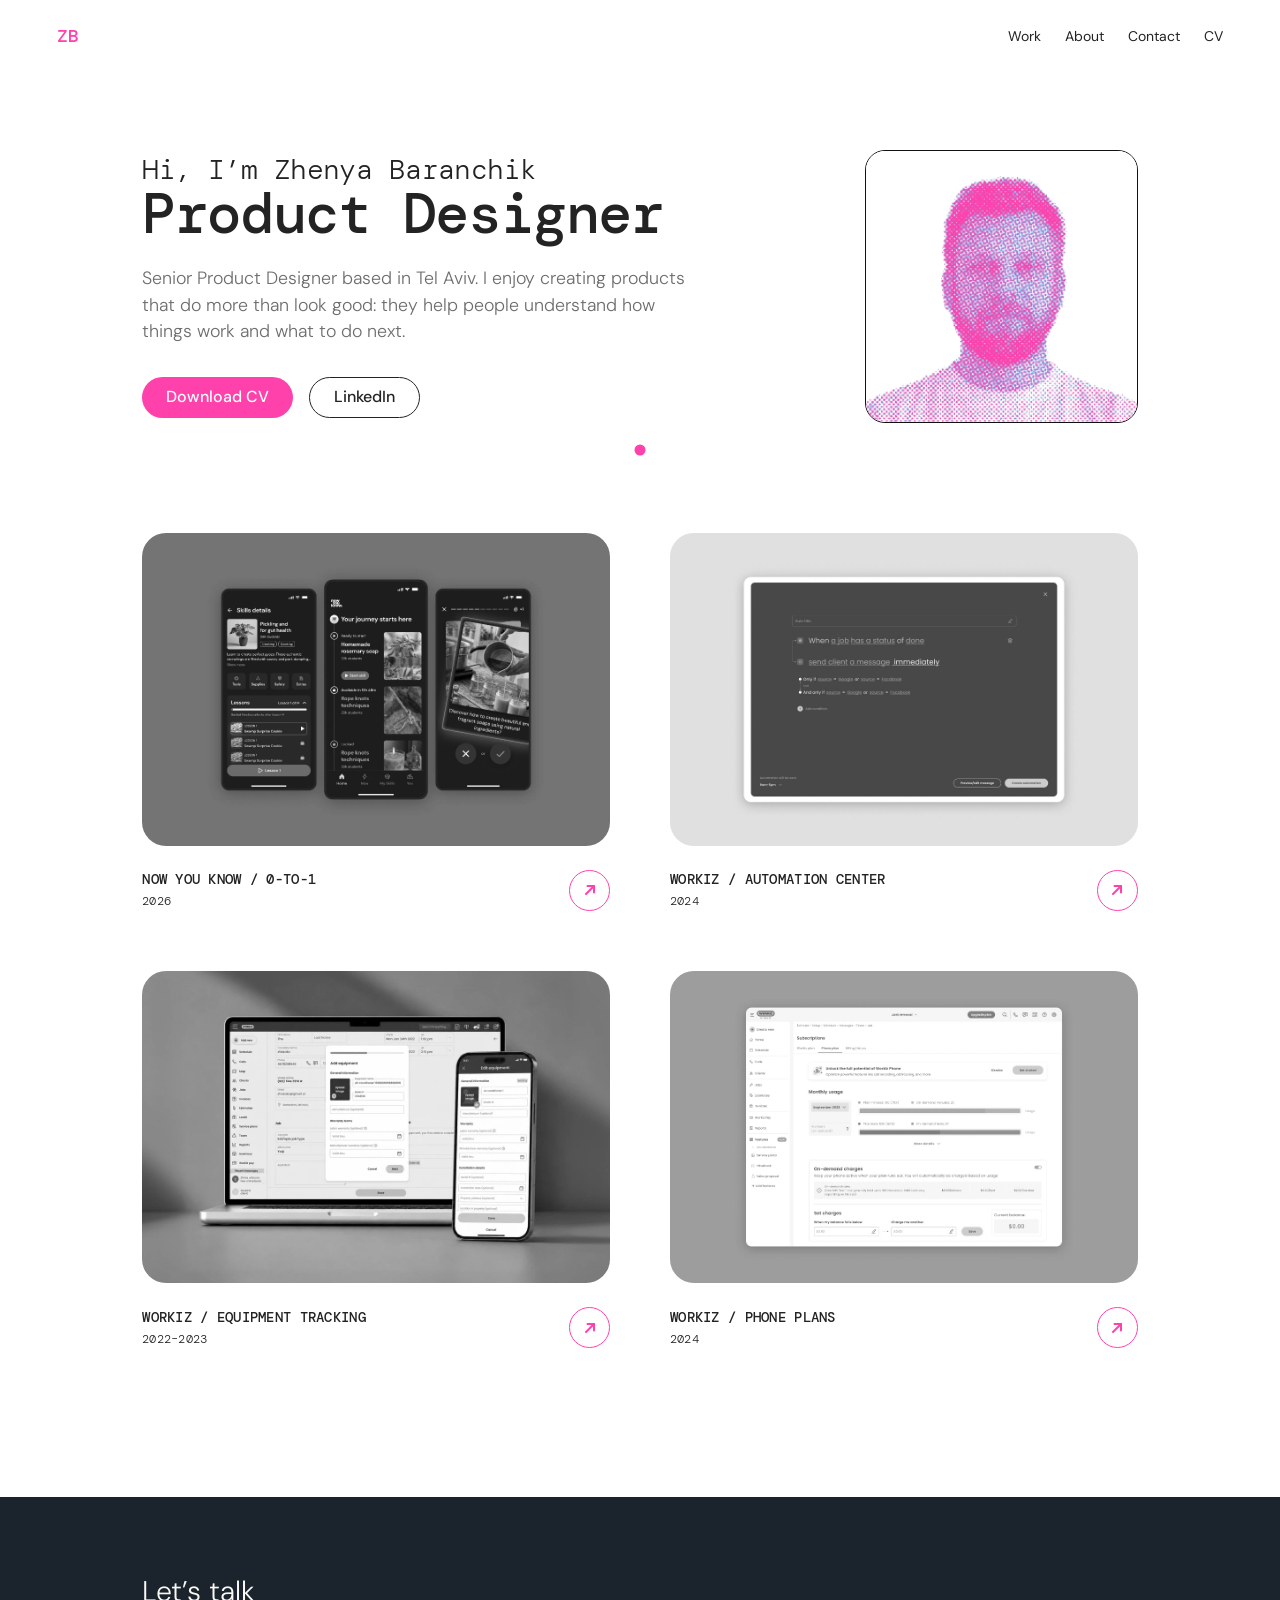
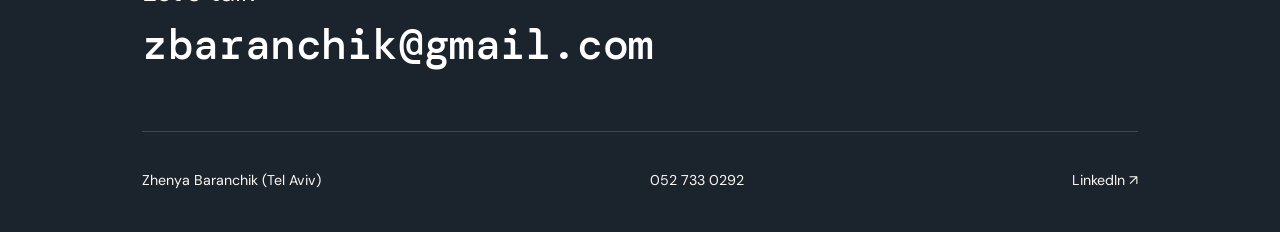
==== commit 8ce4dc63: "Add Vercel Web Analytics to every page Static site with no shared layout, so the script tag goes in " ====
--- a/index.html
+++ b/index.html
@@ -7,6 +7,7 @@
 <meta name="description" content="Zhenya Baranchik — Senior Product Designer in Tel Aviv. B2B SaaS and consumer mobile products people come back to." />
 <link rel="stylesheet" href="tokens.css" />
 <link rel="stylesheet" href="home.css" />
+<script defer src="/_vercel/insights/script.js"></script>
 </head>
 <body>
 
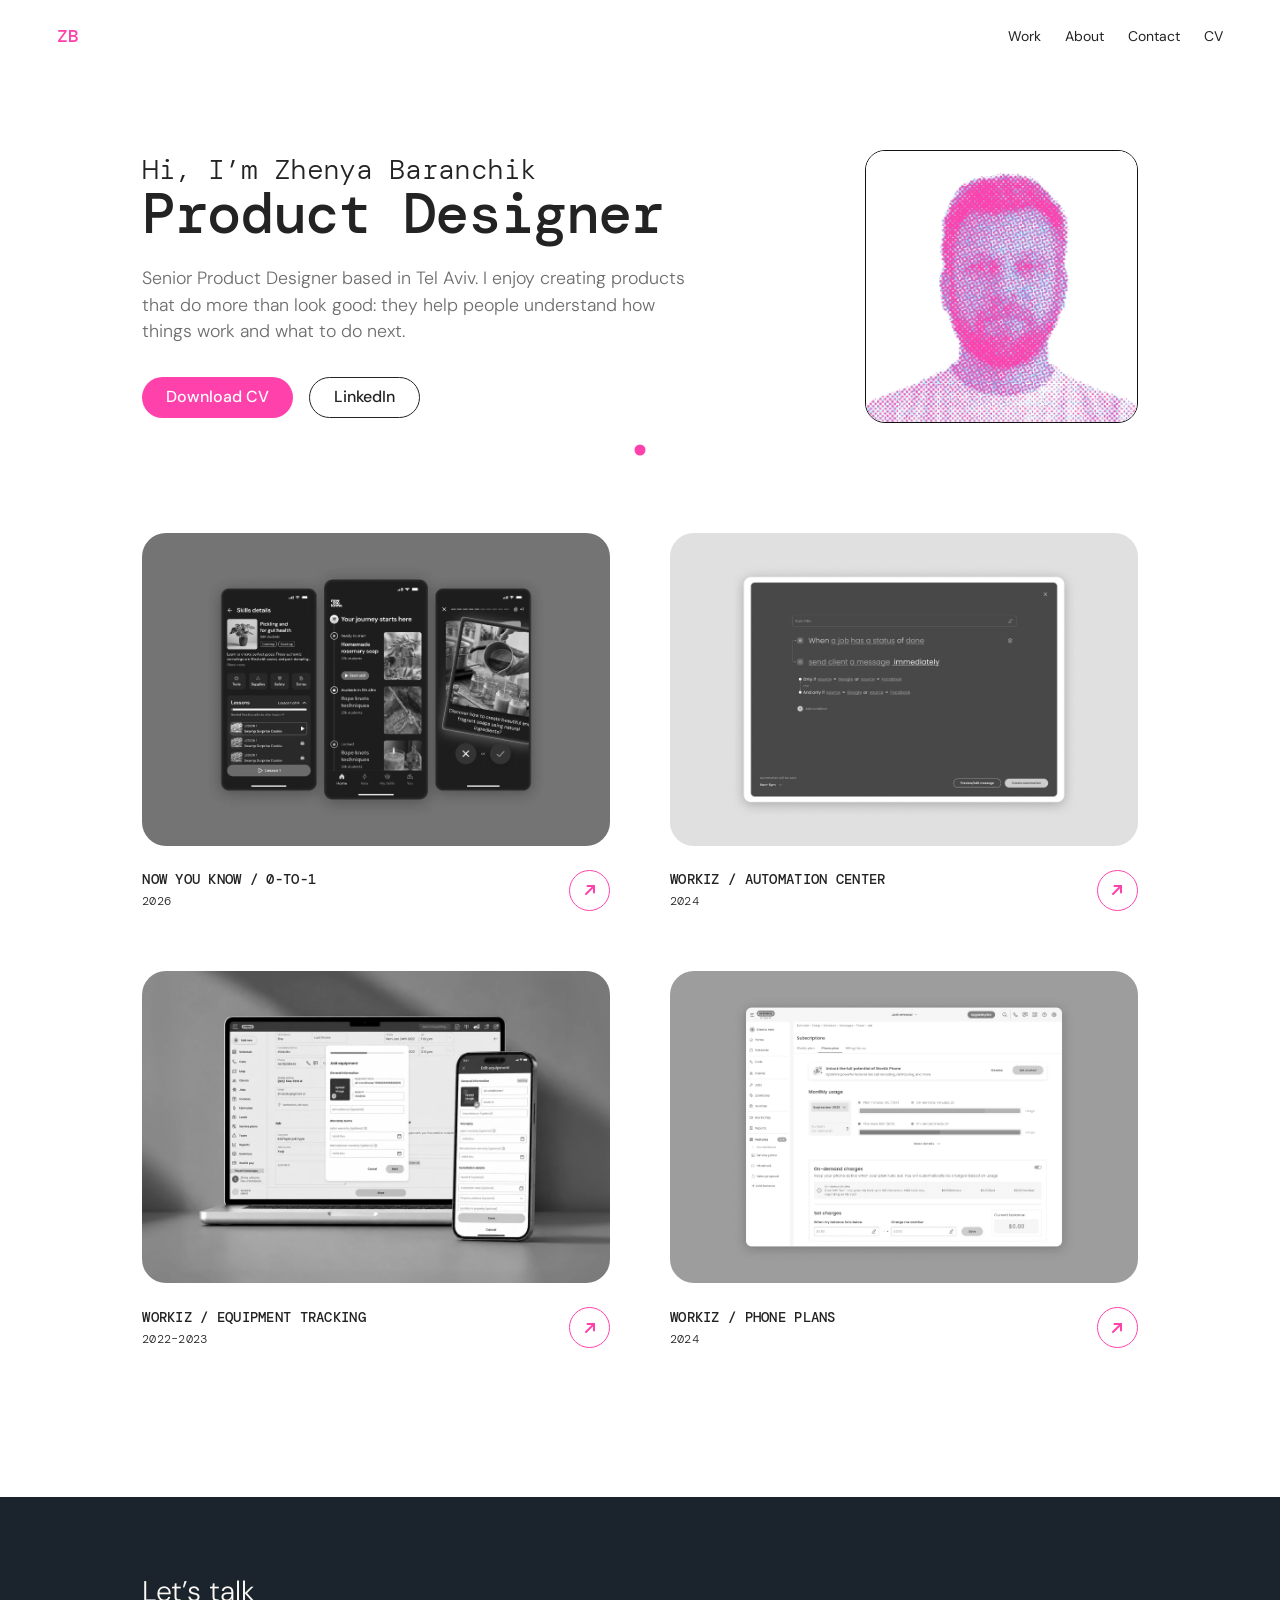
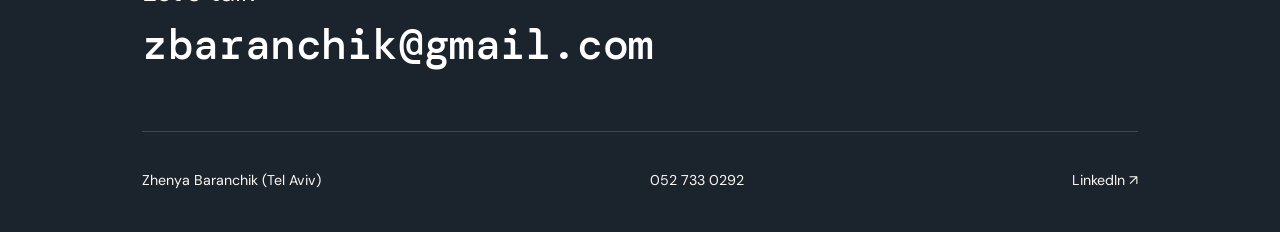
==== commit a10fee69: "Add PostHog with portfolio-specific custom events Session recording is off; pageviews and autocaptur" ====
--- a/index.html
+++ b/index.html
@@ -7,6 +7,8 @@
 <meta name="description" content="Zhenya Baranchik — Senior Product Designer in Tel Aviv. B2B SaaS and consumer mobile products people come back to." />
 <link rel="stylesheet" href="tokens.css" />
 <link rel="stylesheet" href="home.css" />
+<script src="posthog.js"></script>
+<script defer src="analytics.js"></script>
 <script defer src="/_vercel/insights/script.js"></script>
 </head>
 <body>
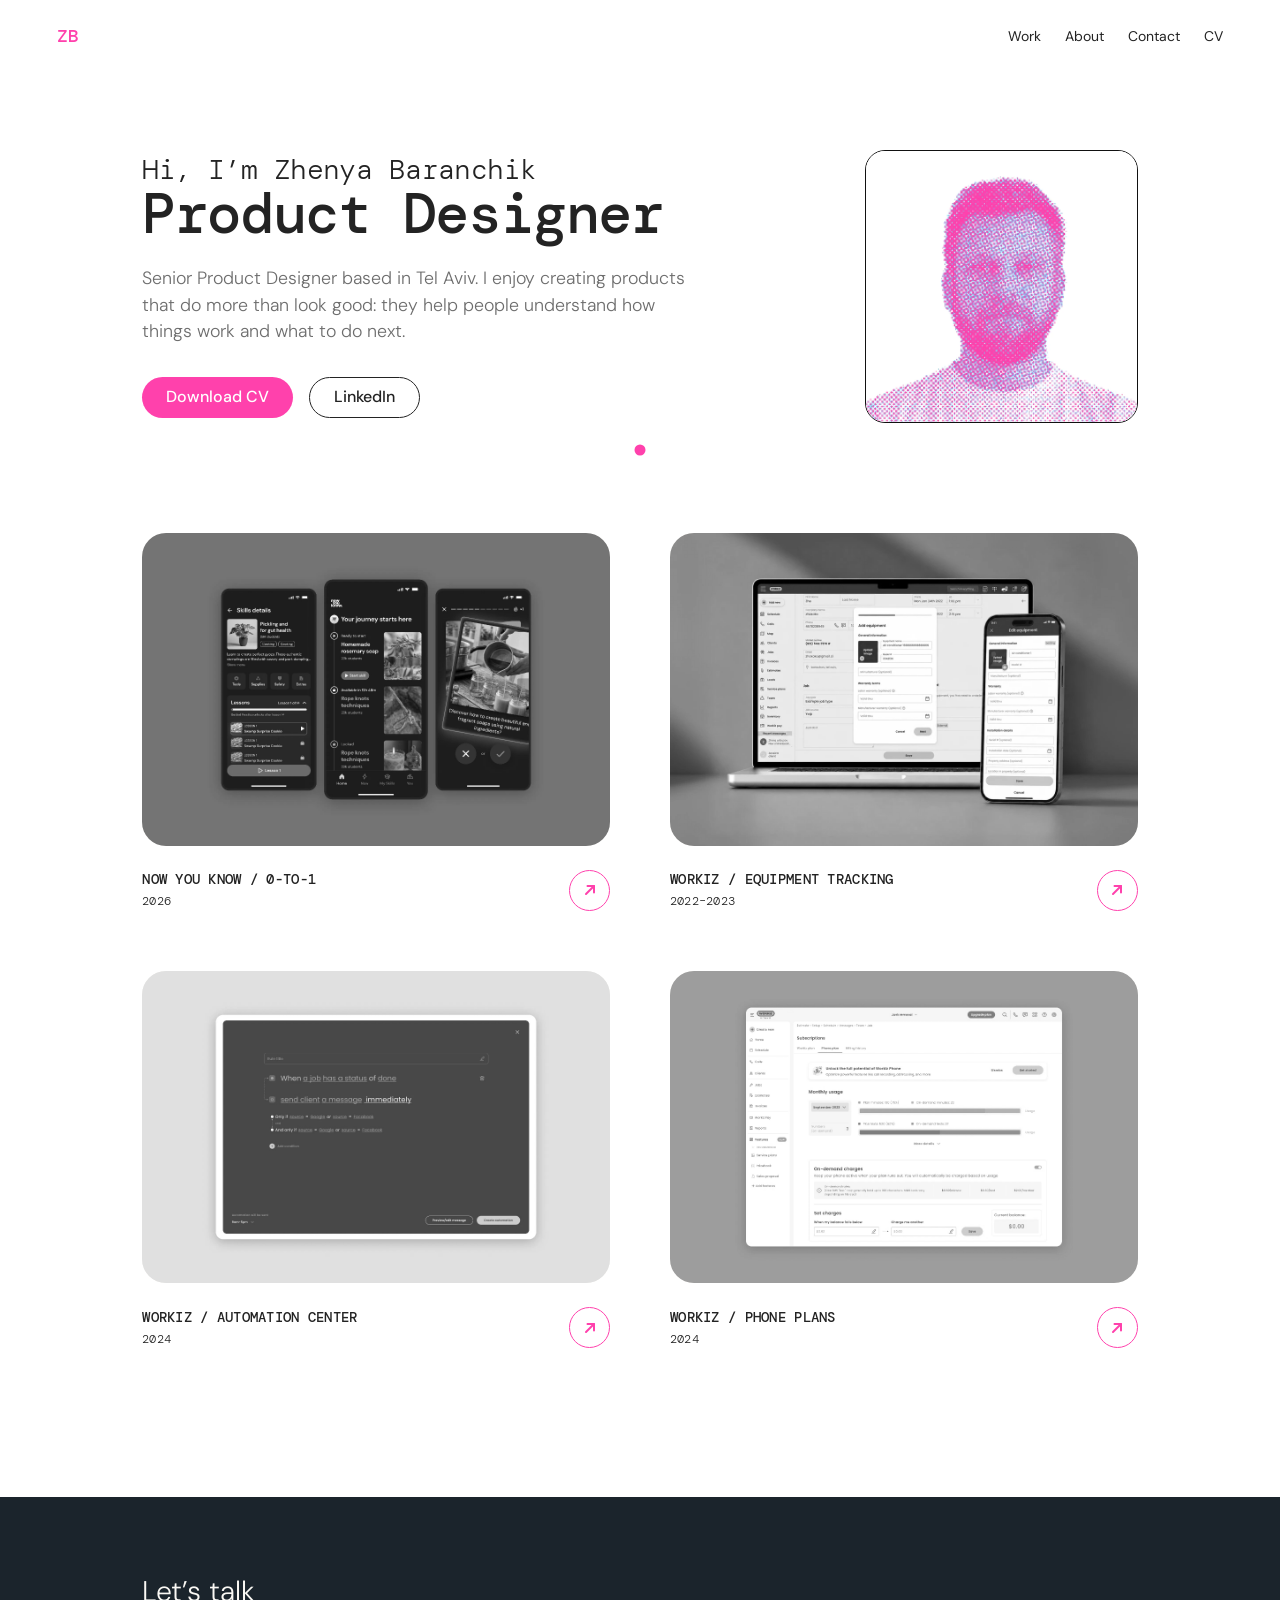
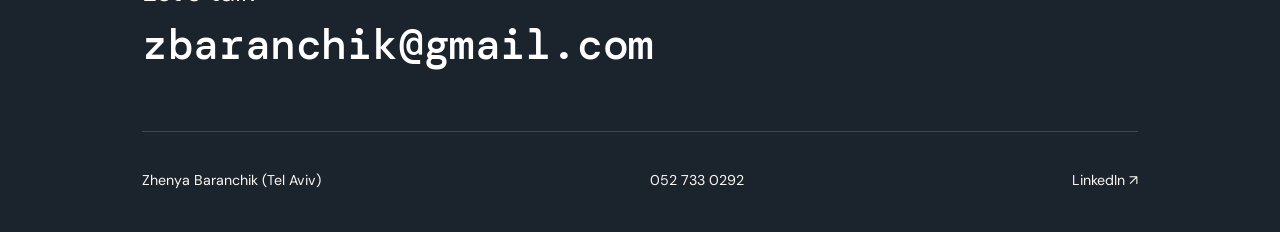
==== commit 64197fd6: "Selected work: swap Equipment Tracking ahead of Automation Center Reveal stagger stays positional, s" ====
--- a/index.html
+++ b/index.html
@@ -69,23 +69,23 @@
         </span>
       </a>
 
-      <a class="wcard reveal reveal-d1" href="case-automation.html" data-cursor="view" data-cursor-label="↗">
+      <a class="wcard reveal reveal-d1" href="case-equipment.html" data-cursor="view" data-cursor-label="↗">
+        <span class="thumb"><img src="images/card-equipment.webp" alt="Workiz Equipment Tracking — desktop and mobile" /></span>
+        <span class="wmeta">
+          <span class="wtitle-wrap">
+            <h3 class="wtitle">Workiz / Equipment Tracking</h3>
+            <span class="wyear">2022&ndash;2023</span>
+          </span>
+          <span class="pill" aria-hidden="true"><svg viewBox="0 0 20 20" fill="none" stroke="currentColor" stroke-width="2" stroke-linecap="round" stroke-linejoin="round"><path d="M6 14 14 6" /><path d="M7.5 6H14v6.5" /></svg></span>
+        </span>
+      </a>
+
+      <a class="wcard reveal reveal-d2" href="case-automation.html" data-cursor="view" data-cursor-label="↗">
         <span class="thumb"><img src="images/card-automation.webp" alt="Workiz Automation Center — builder screen" /></span>
         <span class="wmeta">
           <span class="wtitle-wrap">
             <h3 class="wtitle">Workiz / Automation Center</h3>
             <span class="wyear">2024</span>
-          </span>
-          <span class="pill" aria-hidden="true"><svg viewBox="0 0 20 20" fill="none" stroke="currentColor" stroke-width="2" stroke-linecap="round" stroke-linejoin="round"><path d="M6 14 14 6" /><path d="M7.5 6H14v6.5" /></svg></span>
-        </span>
-      </a>
-
-      <a class="wcard reveal reveal-d2" href="case-equipment.html" data-cursor="view" data-cursor-label="↗">
-        <span class="thumb"><img src="images/card-equipment.webp" alt="Workiz Equipment Tracking — desktop and mobile" /></span>
-        <span class="wmeta">
-          <span class="wtitle-wrap">
-            <h3 class="wtitle">Workiz / Equipment Tracking</h3>
-            <span class="wyear">2022&ndash;2023</span>
           </span>
           <span class="pill" aria-hidden="true"><svg viewBox="0 0 20 20" fill="none" stroke="currentColor" stroke-width="2" stroke-linecap="round" stroke-linejoin="round"><path d="M6 14 14 6" /><path d="M7.5 6H14v6.5" /></svg></span>
         </span>
